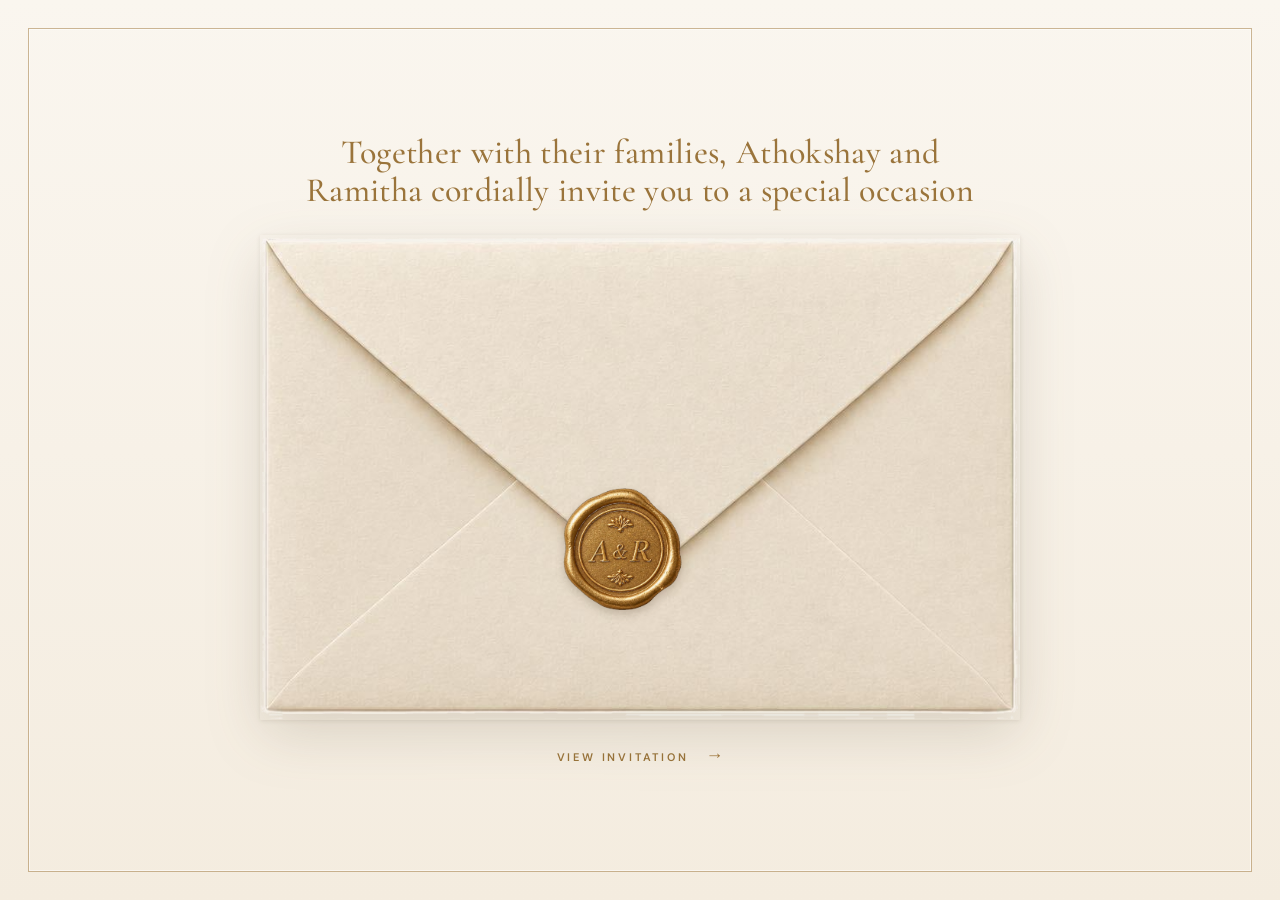
==== index.html @ dc036080 "Update index.html" ====
<!doctype html>
<html lang="en">
<head>
<meta charset="utf-8">
<meta name="viewport" content="width=device-width,initial-scale=1">
<meta name="theme-color" content="#702536">
<title>Athokshay & Ramitha — Engagement</title>
<style>
@import url('https://fonts.googleapis.com/css2?family=Cormorant+Garamond:wght@400;500;600;700&family=DM+Sans:wght@400;500;600&family=Great+Vibes&display=swap');
:root{--wine:#702536;--wine2:#8b394b;--gold:#b58b48;--cream:#f8f1e5;--paper:#fcf8ef;--ink:#574737;--muted:#8b7967;--line:#dfceb0}
*{box-sizing:border-box}
html{scroll-behavior:smooth}
body{margin:0;background:#eee5d8;color:var(--ink);font-family:"DM Sans",sans-serif}
button,a{font:inherit}
button{cursor:pointer}
.hidden{display:none!important}

/* OPENING */
.opening{height:100svh;min-height:620px;display:grid;place-items:center;padding:24px;background:
radial-gradient(circle at 50% 42%,#fffaf0 0,#f7eddd 52%,#e9dbc9 100%);overflow:hidden}
.opening-inner{width:min(100%,620px);text-align:center}
.kicker{font-family:"DM Sans";font-size:11px;letter-spacing:6px;color:var(--wine);font-weight:600;margin-bottom:30px}
.envelope{position:relative;width:min(88vw,510px);height:min(56vw,315px);min-height:210px;margin:auto;perspective:1400px;filter:drop-shadow(0 24px 30px rgba(67,45,28,.22));cursor:pointer}
.env-body{position:absolute;inset:0;border-radius:7px;background:linear-gradient(145deg,#dfc18a,#b48b4d);overflow:hidden}
.env-body:after{content:"";position:absolute;inset:12px;border:1px solid rgba(255,248,224,.6);border-radius:4px}
.insert{position:absolute;z-index:2;left:9%;right:9%;top:8%;bottom:8%;overflow:hidden;background:var(--paper);border:1px solid #d7bc85;box-shadow:0 4px 12px rgba(54,35,18,.14);transition:transform 1s cubic-bezier(.2,.75,.2,1)}
.insert img{display:block;width:100%;height:100%;object-fit:contain;object-position:top}
.back{position:absolute;z-index:3;inset:0;background:#c7a76d;clip-path:polygon(0 0,50% 54%,100% 0,100% 100%,0 100%)}
.flap{position:absolute;z-index:7;left:0;top:0;width:100%;height:70%;background:linear-gradient(160deg,#e1c793,#bc9659);clip-path:polygon(0 0,100% 0,50% 100%);transform-origin:50% 0;transition:transform 1s cubic-bezier(.18,.8,.2,1),z-index 0s linear .48s}
.front-l,.front-r{position:absolute;z-index:8;bottom:0;width:51%;height:61%;background:#caa970;transition:transform .65s ease .25s}
.front-l{left:0;clip-path:polygon(0 0,100% 100%,0 100%)}
.front-r{right:0;clip-path:polygon(100% 0,100% 100%,0 100%)}
.front-b{position:absolute;z-index:9;bottom:0;left:0;right:0;height:48%;background:#c8a76e;clip-path:polygon(0 0,50% 58%,100% 0,100% 100%,0 100%);transition:transform .65s ease .25s}
.seal{position:absolute;z-index:12;left:50%;top:53%;transform:translate(-50%,-50%);width:66px;height:66px;border-radius:50%;background:var(--wine);border:3px solid #dfc28b;color:#fff4df;display:grid;place-items:center;font:24px Georgia;box-shadow:0 7px 14px rgba(50,25,20,.2);transition:.45s}
.envelope.open .flap{transform:rotateX(180deg);z-index:1}
.envelope.open .front-l,.envelope.open .front-r,.envelope.open .front-b{transform:translateY(120%)}
.envelope.open .insert{transform:translateY(-14%)}
.envelope.open .seal{opacity:0;transform:translate(-50%,-50%) scale(.6)}
.open-label{margin-top:24px;color:var(--wine);font-size:10px;letter-spacing:3px;font-weight:600;text-decoration:none;cursor:pointer}
.open-label span{display:block;margin:0 0 5px;color:var(--gold);font-family:Georgia,serif;font-size:18px;line-height:1;font-weight:400;letter-spacing:0;text-decoration:none}

/* MAIN INVITATION */
.main{display:none}
.main.show{display:block;animation:none!important;transform:none!important;}
@keyframes rise{from{opacity:0;transform:translateY(25px)}to{opacity:1;transform:none}}
.invite-wrap{max-width:960px;margin:auto;padding:36px 18px 90px}
.invite-card{background:var(--paper);box-shadow:0 25px 70px rgba(73,48,31,.15);overflow:hidden}
.invite-card>img{width:100%;height:auto;display:block}

/* floating quick actions */
.quick{display:flex;gap:10px;justify-content:center;flex-wrap:wrap;padding:18px;background:rgba(252,248,239,.96);border-top:1px solid var(--line);border-bottom:1px solid var(--line);position:sticky;top:0;z-index:20;backdrop-filter:blur(12px)}
.quick a{text-decoration:none;color:var(--wine);border:1px solid #d5bf99;border-radius:999px;padding:10px 16px;font-size:11px;letter-spacing:1px;background:#fffdf8;transition:.2s}
.quick a:hover{transform:translateY(-1px);box-shadow:0 7px 16px rgba(70,40,20,.1)}

/* generic sections */
.section{margin-top:18px;background:var(--paper);padding:55px 28px;border:1px solid #e0cfb1;text-align:center}
.eyebrow{font-size:10px;letter-spacing:4px;color:var(--gold);font-weight:600}
.section h2{font-family:"Cormorant Garamond";font-size:38px;font-weight:500;color:var(--wine);margin:8px 0 10px}
.section p{color:var(--muted);font-size:15px;line-height:1.65;max-width:600px;margin:0 auto}

/* countdown */
.countdown{display:flex;justify-content:center;gap:12px;margin:30px auto 0;max-width:620px}
.unit{flex:1;min-width:65px;padding:18px 8px;border:1px solid var(--line);background:#fffdf8}
.num{font-family:"Cormorant Garamond";font-size:38px;color:var(--wine);line-height:1}
.unit-label{font-size:9px;letter-spacing:2px;color:var(--muted);margin-top:7px}

/* details */
.details-grid{display:grid;grid-template-columns:1fr 1fr;max-width:700px;margin:30px auto 0;border:1px solid var(--line)}
.detail{padding:27px 20px;background:#fffdf8}
.detail+.detail{border-left:1px solid var(--line)}
.detail-icon{font-size:24px;color:var(--gold);margin-bottom:9px}
.detail-title{font-size:10px;letter-spacing:3px;color:var(--gold);font-weight:600}
.detail-main{font-family:"Cormorant Garamond";font-size:25px;color:var(--wine);margin:6px 0;font-weight:600}
.detail-sub{font-size:13px;line-height:1.55;color:var(--muted)}
.actions{display:flex;justify-content:center;gap:10px;flex-wrap:wrap;margin-top:23px}
.btn{display:inline-flex;align-items:center;justify-content:center;text-decoration:none;border-radius:999px;padding:12px 19px;font-size:11px;letter-spacing:1.5px;transition:.2s}
.btn-primary{background:var(--wine);color:white}
.btn-secondary{border:1px solid #d4bc91;color:var(--wine);background:#fffdf8}
.btn:hover{transform:translateY(-1px)}

/* expectations */
.expect{display:grid;grid-template-columns:repeat(4,1fr);gap:12px;max-width:760px;margin:30px auto 0}
.expect-item{padding:22px 10px;background:#fffdf8;border:1px solid var(--line)}
.expect-icon{font-size:25px;color:var(--gold)}
.expect-name{font-family:"Cormorant Garamond";font-size:18px;color:var(--wine);margin-top:7px}
.expect-text{font-size:11px;color:var(--muted);margin-top:3px}

/* attire */
.attire-section{padding-bottom:48px}
.attire-detail{display:flex;align-items:center;justify-content:center;gap:13px;margin:25px auto 10px}
.attire-line{width:75px;height:1px;background:linear-gradient(90deg,transparent,#b58b48)}
.attire-line:last-child{background:linear-gradient(90deg,#b58b48,transparent)}
.attire-symbol{color:#b58b48;font-size:14px}
.attire-note{font-size:10px;letter-spacing:3px;color:#9a8875;text-transform:uppercase}

/* RSVP */
.rsvp{padding:58px 28px 65px;text-align:center;background:linear-gradient(180deg,#f6eddf,#fbf6eb);border-top:1px solid var(--line)}
.rsvp h2{font-family:"Cormorant Garamond";font-size:42px;color:var(--wine);font-weight:500;margin:8px 0}
.rsvp p{font-size:15px;color:var(--muted);margin:0 0 26px}
form{max-width:520px;margin:auto;text-align:left}
label{display:block;font-size:11px;letter-spacing:.5px;margin:14px 0 6px;color:#624f3d}
input,select,textarea{width:100%;padding:13px 14px;border:1px solid #d6c19b;background:#fffdf8;border-radius:6px;font:14px "DM Sans";color:var(--ink);outline:none}
textarea{min-height:90px;resize:vertical}
button.submit{width:100%;margin-top:20px;border:0;border-radius:999px;background:var(--wine);color:#fffaf0;padding:14px;letter-spacing:3px;font-size:11px}
.success{display:none;text-align:center;color:var(--wine);font-family:"Cormorant Garamond";font-size:20px;margin-top:17px}
footer{text-align:center;padding:25px;color:#927b65;font-family:"Cormorant Garamond";letter-spacing:2px;font-size:14px}

/* mobile */
@media(max-width:700px){
 .invite-wrap{padding:0 0 60px}
 .invite-card{box-shadow:none}
 .quick{justify-content:flex-start;overflow-x:auto;flex-wrap:nowrap;padding:12px 14px}
 .quick a{white-space:nowrap}
 .section{border-left:0;border-right:0;padding:45px 20px}
 .details-grid{grid-template-columns:1fr}
 .detail+.detail{border-left:0;border-top:1px solid var(--line)}
 .expect{grid-template-columns:1fr 1fr}
 .countdown{gap:7px}
 .num{font-size:32px}
}

/* MODERN EDITORIAL REFRESH */
:root{--wine:#641f32;--wine2:#823149;--gold:#9d7440;--cream:#f4efe7;--paper:#fffdf9;--ink:#262321;--muted:#716b65;--line:#ded7cd}
body{background:#e9e5df;color:var(--ink);font-family:"DM Sans",sans-serif;letter-spacing:0}
.opening{background:linear-gradient(135deg,#f7f4ef 0%,#ece5dc 52%,#e2d6ca 100%)}
.opening-inner{width:min(100%,680px)}
.kicker{margin-bottom:34px;font-size:10px;letter-spacing:5px;color:var(--wine)}
.envelope{filter:drop-shadow(0 30px 45px rgba(48,36,29,.18));transition:transform .35s ease}
.envelope:hover{transform:translateY(-5px)}
.env-body{background:linear-gradient(145deg,#d8c6aa,#aa8a61)}
.flap{background:linear-gradient(160deg,#e4d2b6,#b69a72)}
.back,.front-l,.front-r,.front-b{background:#c5aa83}
.seal{width:60px;height:60px;border:1px solid rgba(255,255,255,.48);background:var(--wine);box-shadow:0 8px 22px rgba(74,27,39,.25);font-size:18px}
.open-label{font-size:10px;letter-spacing:3px}
.open-label span{margin-top:9px;color:#7a726b}

.invite-wrap{max-width:1080px;padding:48px 24px 96px}
.invite-card{background:var(--paper);box-shadow:0 24px 80px rgba(47,39,33,.11)}
.quick{gap:4px;justify-content:center;padding:11px 16px;border-color:var(--line);background:rgba(255,253,249,.88);backdrop-filter:blur(20px) saturate(1.25)}
.quick a{border:0;border-radius:4px;padding:11px 17px;background:transparent;color:var(--ink);font-size:10px;font-weight:600;letter-spacing:1.4px}
.quick a:hover{background:#f0ebe4;box-shadow:none;transform:none;color:var(--wine)}

.section{margin:0;padding:76px clamp(24px,7vw,84px);border:0;border-bottom:1px solid var(--line);background:var(--paper)}
.eyebrow{font-size:10px;letter-spacing:3px;color:var(--gold)}
.section h2,.rsvp h2{margin:10px 0 14px;font-size:clamp(38px,5vw,56px);font-weight:500;line-height:1;letter-spacing:0;color:var(--wine)}
.section p,.rsvp p{color:var(--muted);font-size:14px;line-height:1.75}

.countdown{gap:0;margin-top:38px;border-block:1px solid var(--line)}
.unit{position:relative;padding:24px 12px;border:0;background:transparent}
.unit+.unit:before{content:"";position:absolute;top:24%;bottom:24%;left:0;width:1px;background:var(--line)}
.num{font-size:clamp(34px,5vw,50px);font-variant-numeric:tabular-nums;color:var(--ink)}
.unit-label{font-size:9px;letter-spacing:1.8px}

.details-grid{max-width:780px;margin-top:38px;border:0;border-block:1px solid var(--line)}
.detail{padding:36px 28px;background:transparent}
.detail+.detail{border-left:1px solid var(--line)}
.detail-icon{font-size:18px}
.detail-title{font-size:9px;letter-spacing:2.2px}
.detail-main{font-size:28px;font-weight:500;color:var(--ink)}
.btn{min-height:44px;border-radius:4px;padding:13px 20px;font-size:10px;font-weight:600;letter-spacing:1.2px}
.btn-primary{background:var(--wine)}
.btn-secondary{border-color:var(--line);background:transparent;color:var(--ink)}

.expect{gap:0;max-width:820px;margin-top:38px;border-block:1px solid var(--line)}
.expect-item{position:relative;padding:28px 12px;border:0;background:transparent}
.expect-item+.expect-item:before{content:"";position:absolute;top:22%;bottom:22%;left:0;width:1px;background:var(--line)}
.expect-icon{font-size:21px;filter:grayscale(.15)}
.expect-name{font-size:19px;color:var(--ink)}
.expect-text{font-size:10px}
.attire-note{letter-spacing:2px}

.rsvp{padding:78px clamp(24px,7vw,84px) 84px;border-top:0;background:#f2ede6}
form{max-width:560px}
label{margin-top:18px;font-size:10px;font-weight:600;letter-spacing:1px;text-transform:uppercase}
input,select,textarea{border:0;border-bottom:1px solid #c9c0b6;border-radius:0;padding:14px 2px;background:transparent;color:var(--ink)}
input:focus,select:focus,textarea:focus{border-color:var(--wine);box-shadow:0 1px 0 var(--wine)}
button.submit{min-height:48px;border-radius:4px;background:var(--wine);font-weight:600;transition:background .2s ease,transform .2s ease}
button.submit:hover{background:var(--wine2);transform:translateY(-1px)}
footer{padding:30px;background:#282321;color:#ddd1c1;font-family:"DM Sans";font-size:10px;font-weight:600;letter-spacing:2.4px}

.reveal{opacity:0;transform:translateY(24px);transition:opacity .75s ease,transform .75s cubic-bezier(.2,.75,.2,1)}
.reveal.is-visible{opacity:1;transform:none}
.envelope:focus-visible,.quick a:focus-visible,.btn:focus-visible,input:focus-visible,select:focus-visible,textarea:focus-visible,button:focus-visible{outline:2px solid var(--gold);outline-offset:3px}

/* MODERN OPENING COVER */
.opening{position:relative;min-height:680px;padding:clamp(28px,5vw,64px);background:radial-gradient(circle at 50% 46%,#762a41 0%,#641f32 48%,#421321 100%);transition:opacity .6s ease,transform .6s cubic-bezier(.2,.75,.2,1)}
.opening:before{content:"";position:absolute;inset:18px;border:1px solid rgba(212,181,128,.5);pointer-events:none}
.opening.is-leaving{opacity:0;transform:scale(1.015)}
.opening-inner{display:flex;flex-direction:column;align-items:center;justify-content:center;gap:30px;width:min(100%,720px);text-align:center}
.opening-invite{margin:0;color:#fffdf9;font-family:"Cormorant Garamond",serif;font-size:clamp(24px,3.2vw,34px);font-weight:400;line-height:1.1;letter-spacing:0;text-shadow:0 2px 14px rgba(30,8,15,.24)}
.opening-copy{max-width:620px}
.opening .kicker{margin:0 0 16px;font-size:9px;letter-spacing:3px;color:var(--wine)}
.opening-title{margin:0;color:var(--wine);font-family:"Cormorant Garamond",serif;font-size:clamp(42px,6vw,68px);font-weight:500;line-height:.92;letter-spacing:0}
.opening-title span{display:inline;margin:0 .08em;font-size:.58em;font-style:italic;font-weight:400;color:var(--gold)}
.opening-meta{margin:17px 0 0;color:var(--muted);font-size:9px;font-weight:500;letter-spacing:1.8px;text-transform:uppercase}
.envelope{display:block;width:min(82vw,510px);height:min(51vw,315px);min-height:210px;margin:0;overflow:visible;border:0;background:transparent;filter:drop-shadow(0 24px 38px rgba(30,8,15,.42));perspective:1400px;transition:transform .35s ease}
.envelope:hover{transform:translateY(-4px);box-shadow:none}
.env-body,.back,.flap,.front-l,.front-r,.front-b,.seal{display:block}
.env-body{border:1px solid var(--line);background:linear-gradient(145deg,#fffdf9 0%,#f3ede4 100%)}
.env-body:before{content:"";position:absolute;inset:0;opacity:.28;background:repeating-linear-gradient(112deg,transparent 0 5px,rgba(100,31,50,.025) 5px 6px);pointer-events:none}
.env-body:after{border-color:rgba(255,255,255,.72)}
.back{background:#eae2d8}
.flap{background:linear-gradient(165deg,#fffdf9 0%,#f7f2eb 62%,#e8ded2 100%);filter:drop-shadow(0 1px 0 #cfc3b5);transition:transform .5s cubic-bezier(.2,.75,.2,1),z-index 0s linear .24s}
.flap:after{content:"";position:absolute;inset:0;background:linear-gradient(155deg,rgba(255,255,255,.75),transparent 52%);clip-path:inherit;pointer-events:none}
.embossed-floral{position:absolute;z-index:2;left:3%;top:-10%;width:94%;height:116%;overflow:visible;color:#eee9e1;filter:drop-shadow(1.2px 1.2px 0 rgba(255,255,255,.98)) drop-shadow(-1px -1px 0 rgba(126,111,94,.3));opacity:.96}
.embossed-floral path{fill:none;stroke:currentColor;stroke-width:1.8;stroke-linecap:round;stroke-linejoin:round}
.embossed-floral .petal{fill:rgba(255,253,249,.16)}
.embossed-floral .vein{stroke-width:.75;opacity:.72}
.front-l,.front-r,.front-b{background:linear-gradient(155deg,#fffdf9,#eee6dc);filter:drop-shadow(0 -1px 0 #d1c5b8);transition:transform .48s cubic-bezier(.2,.75,.2,1) .2s}
.front-l{box-shadow:inset -8px 4px 18px rgba(67,61,59,.025)}
.front-r{box-shadow:inset 8px 4px 18px rgba(67,61,59,.025)}
.front-b{box-shadow:inset 0 9px 20px rgba(67,61,59,.035)}
.insert{left:9%;right:9%;top:8%;bottom:8%;z-index:2;border:1px solid #d3b77f;box-shadow:0 5px 18px rgba(73,48,31,.13);transform:none!important;transition:transform .65s cubic-bezier(.15,.8,.2,1) .32s,z-index 0s linear .26s}
.insert:after{display:none}
.insert img{object-position:center;transition:none}
.seal{display:grid;width:80px;height:78px;border:1px solid rgba(116,70,64,.38);border-radius:52% 48% 51% 49% / 48% 53% 47% 52%;background:radial-gradient(circle at 31% 24%,rgba(255,255,255,.58) 0 3%,rgba(255,255,255,.12) 15%,transparent 28%),radial-gradient(circle at 68% 76%,rgba(111,62,57,.2),transparent 38%),conic-gradient(from 22deg,#c28f87,#e2b8b0 19%,#c9948b 37%,#e8c3bc 55%,#bd877f 76%,#dbaaa2);color:#8b5d56;box-shadow:inset 3px 3px 5px rgba(255,239,235,.72),inset -4px -5px 7px rgba(101,55,50,.32),0 2px 1px #8f615a,0 8px 18px rgba(47,22,28,.34);transform:translate(-50%,-50%) rotate(-1.5deg);transition:opacity .24s ease,transform .24s ease}
.seal:before{content:"";position:absolute;inset:8px 9px 9px 8px;border:2px solid rgba(116,70,64,.5);border-radius:49% 51% 47% 53% / 52% 48% 52% 48%;box-shadow:inset 1.5px 1.5px 2px rgba(255,235,231,.68),inset -1px -1px 2px rgba(102,58,52,.24),1px 1px 0 rgba(255,230,225,.24)}
.seal:after{content:"";position:absolute;top:9px;left:14px;width:28px;height:11px;border-radius:50%;background:rgba(255,247,244,.3);transform:rotate(-27deg);filter:blur(1.8px)}
.tulip{position:relative;z-index:1;display:block;width:42px;height:54px;overflow:visible;color:#895c55;filter:drop-shadow(1.1px 1.1px 0 rgba(255,223,218,.5)) drop-shadow(-1px -1px 0 rgba(91,47,43,.32))}
.tulip path{fill:none;stroke:currentColor;stroke-width:1.55;stroke-linecap:round;stroke-linejoin:round}
.tulip .bud{fill:rgba(133,84,77,.06)}
.envelope.open{opacity:1;transform:none}
.envelope.open .seal{opacity:0;transform:translate(-50%,-50%) scale(.72)}
.envelope.open .flap{z-index:1;transform:rotateX(180deg)}
.envelope.open .front-l,.envelope.open .front-r,.envelope.open .front-b{transform:translateY(108%)}
.envelope.open .insert{z-index:6;transform:translateY(-38%) scale(1.02)!important}
.open-label{align-self:center;margin:0;padding:11px 0;border-bottom:1px solid #d4b580;color:#f5e7cf;font-size:10px;letter-spacing:2px}
.open-label span{display:inline;margin:0 0 0 12px;color:#d4b580;font-size:14px;letter-spacing:0}

@media(max-width:700px){
 .opening{min-height:560px;padding:22px}
 .envelope:hover{transform:none}
 .invite-wrap{padding:0 0 48px}
 .quick{justify-content:center;overflow:visible;padding:9px 6px}
 .quick a{flex:1;padding:11px 6px;text-align:center;letter-spacing:.7px}
 .section{padding:58px 22px}
 .details-grid{grid-template-columns:1fr}
 .detail+.detail{border-left:0;border-top:1px solid var(--line)}
 .expect{grid-template-columns:1fr 1fr}
 .expect-item:nth-child(3):before{display:none}
 .expect-item:nth-child(n+3){border-top:1px solid var(--line)}
 .countdown{gap:0}
 .unit{min-width:0;padding:21px 4px}
 .unit-label{font-size:7px;letter-spacing:1px}
 .rsvp{padding:60px 22px 68px}
 .opening{min-height:100svh;padding:58px 24px 34px}
 .opening:before{inset:10px}
 .opening-inner{gap:26px;width:100%}
 .opening-invite{font-size:42px}
 .opening-copy{order:1}
 .opening .kicker{margin-bottom:15px}
 .opening-title{font-size:50px;line-height:.9}
 .opening-title span{display:inline;margin:0 .08em;font-size:.62em}
 .opening-meta{margin-top:18px;font-size:9px;letter-spacing:1.4px}
 .envelope{order:2;width:min(84vw,420px);height:min(53vw,265px);min-height:205px;margin:auto}
 .open-label{order:3;align-self:center;margin:0;padding:10px 0}
 .envelope:hover{transform:none;box-shadow:none}
}

@media(prefers-reduced-motion:reduce){
 html{scroll-behavior:auto}
 *,*:before,*:after{animation-duration:.01ms!important;transition-duration:.01ms!important}
 .reveal{opacity:1;transform:none}
}

/* FLORAL STATIONERY SUITE - reverted
.main{background:#e9e2da}
.invite-wrap{max-width:760px;padding:28px 18px 80px}
.invite-card{background:#fffdf9;box-shadow:0 24px 70px rgba(58,43,37,.15)}
.invite-card>img:first-child{display:none}
.stationery-hero{position:relative;display:flex;min-height:720px;flex-direction:column;align-items:center;justify-content:center;overflow:hidden;padding:112px 48px 104px;background:linear-gradient(180deg,#fffefd 0%,#fbf7f2 100%);text-align:center}
.stationery-hero:before{content:"";position:absolute;inset:24px;border:1px solid #cdbda8;box-shadow:inset 0 0 0 5px #fffdf9,inset 0 0 0 6px rgba(205,189,168,.42);pointer-events:none}
.hero-botanical{position:absolute;z-index:1;width:290px;height:auto;color:#9b786c;overflow:visible}
.hero-botanical.top{top:8px;left:-38px;transform:rotate(-5deg)}
.hero-botanical.bottom{right:-42px;bottom:6px;transform:rotate(174deg)}
.hero-botanical .stem{fill:none;stroke:#789071;stroke-width:1.45;stroke-linecap:round;stroke-linejoin:round}
.hero-botanical .leaf{fill:#bcc8b2;stroke:#789071;stroke-width:1}
.hero-botanical .rose{fill:#ddb9b2;stroke:#a87972;stroke-width:1}
.hero-botanical .rose-inner{fill:none;stroke:#a87972;stroke-width:1.1;stroke-linecap:round}
.hero-copy{position:relative;z-index:2;max-width:560px}
.hero-overline{margin:0 0 28px;color:#8f7868;font-size:9px;font-weight:600;letter-spacing:4px;text-transform:uppercase}
.hero-name{margin:0;color:#805157;font-family:"Great Vibes",cursive;font-size:clamp(62px,10vw,94px);font-weight:400;line-height:.82;letter-spacing:0}
.hero-name span{display:block;margin:11px 0 9px;color:#a98759;font-family:"Cormorant Garamond",serif;font-size:22px;font-style:italic}
.hero-rule{display:flex;align-items:center;justify-content:center;gap:13px;margin:36px auto 30px;color:#a98759}
.hero-rule:before,.hero-rule:after{content:"";width:76px;height:1px;background:#cfbea6}
.hero-rule i{font-style:normal;font-size:13px}
.hero-date{margin:0;color:#564943;font-family:"Cormorant Garamond",serif;font-size:21px;font-weight:600;line-height:1.45;letter-spacing:.8px}
.hero-date span{display:block;margin-top:9px;color:#8b7668;font-family:"DM Sans",sans-serif;font-size:9px;font-weight:500;letter-spacing:2.4px;text-transform:uppercase}
.hero-venue{margin:34px 0 0;color:#8c5d60;font-family:"Great Vibes",cursive;font-size:32px;line-height:1.1}
.hero-address{margin:7px 0 0;color:#8b7668;font-size:9px;letter-spacing:1.7px;text-transform:uppercase}
.quick{position:sticky;top:0;gap:0;padding:0;background:rgba(255,253,249,.95);border-color:#dfd4c8;box-shadow:0 5px 18px rgba(65,48,42,.05)}
.quick a{flex:1;padding:17px 8px;border-radius:0;color:#6f5d53;font-size:9px;letter-spacing:1.5px}
.quick a+a{border-left:1px solid #e5dbd0}
.quick a:hover{background:#f7f0e9;color:#8c5d60}
.section{position:relative;margin:14px;padding:78px 42px;border:1px solid #d8cabc;background:#fffdf9;overflow:hidden}
.section:before,.rsvp:before{content:"";position:absolute;inset:8px;border:1px solid rgba(216,202,188,.55);pointer-events:none}
.section:after,.rsvp:after{content:"◆";position:absolute;top:21px;left:50%;padding:0 12px;background:inherit;color:#b99784;font-family:Georgia,serif;font-size:8px;transform:translateX(-50%) rotate(45deg)}
.section:after,.rsvp:after{display:none}
.eyebrow{color:#9c806d;font-size:8px;letter-spacing:3.4px}
.section h2,.rsvp h2{margin:13px 0 18px;color:#8c5d60;font-family:"Great Vibes",cursive;font-size:clamp(48px,8vw,64px);font-weight:400;line-height:1.05}
.section p,.rsvp p{max-width:500px;color:#817168;font-family:"Cormorant Garamond",serif;font-size:17px;line-height:1.65}
.details-grid{display:block;margin-top:42px;border:0}
.detail{position:relative;padding:29px 12px;background:transparent}
.detail+.detail{border:0;border-top:1px solid #ded2c6}
.detail-icon{display:none}
.detail-title{color:#a98759;font-size:8px;letter-spacing:3px}
.detail-main{margin:8px 0 4px;color:#5f4c45;font-family:"Cormorant Garamond",serif;font-size:27px;font-weight:500}
.detail-sub{color:#8e7b70;font-family:"Cormorant Garamond",serif;font-size:16px}
.actions{margin-top:24px}
.btn{border-radius:0;border:1px solid #cdbda8;background:#f7f1ea;color:#705c52;font-family:"DM Sans",sans-serif;font-size:9px;letter-spacing:1.5px}
.btn-primary{background:#96706a;border-color:#96706a;color:#fffaf5}
.countdown{gap:0;margin-top:38px;border-color:#ded2c6}
.num{color:#805157;font-family:"Cormorant Garamond",serif;font-size:45px;font-weight:400}
.unit-label{color:#9a8679;font-size:7px;letter-spacing:1.6px}
.expect{display:block;margin-top:40px;border:0}
.expect-item{position:relative;padding:23px 12px;border:0;border-top:1px solid #e1d6cb;background:transparent}
.expect-item:last-child{border-bottom:1px solid #e1d6cb}
.expect-item+.expect-item:before{display:none}
.expect-icon{display:none}
.expect-name{margin-top:0;color:#745a53;font-family:"Cormorant Garamond",serif;font-size:23px}
.expect-text{margin-top:4px;color:#9a8679;font-size:9px;letter-spacing:1.2px;text-transform:uppercase}
.attire-detail{margin-top:32px}
.attire-line{background:linear-gradient(90deg,transparent,#b99784)}
.attire-line:last-child{background:linear-gradient(90deg,#b99784,transparent)}
.attire-symbol{color:#a98759}
.attire-note{color:#907b6e;font-size:8px;letter-spacing:2.4px}
.rsvp{position:relative;margin:14px;padding:82px 50px 88px;border:1px solid #d8cabc;background:linear-gradient(180deg,#f7efeb 0%,#fffaf7 100%);overflow:hidden}
.rsvp>div:first-child{color:#b99784!important;font-size:14px!important}
.rsvp form{position:relative;z-index:1;max-width:500px;margin-top:38px}
.rsvp label{color:#765f56;font-family:"Cormorant Garamond",serif;font-size:13px;font-weight:500;letter-spacing:.4px;text-transform:none}
.rsvp input,.rsvp select,.rsvp textarea{padding:13px 11px;border:1px solid #d8c9c0;background:rgba(255,255,255,.55);font-family:"Cormorant Garamond",serif;font-size:16px}
.rsvp input:focus,.rsvp select:focus,.rsvp textarea:focus{border-color:#a9827b;box-shadow:0 0 0 2px rgba(169,130,123,.12)}
.rsvp button.submit{border-radius:0;background:#96706a;font-size:9px;letter-spacing:2px}
footer{margin-top:14px;background:#805157;color:#f5e9df;font-family:"Cormorant Garamond",serif;font-size:12px;font-weight:500;letter-spacing:2px}
@media(max-width:700px){
 .main{background:#fffdf9}
 .invite-wrap{padding:0 0 40px}
 .stationery-hero{min-height:680px;padding:104px 34px 96px}
 .stationery-hero:before{inset:14px}
 .hero-botanical{width:230px}
 .hero-botanical.top{left:-54px}
 .hero-botanical.bottom{right:-58px}
 .hero-name{font-size:67px}
 .quick{padding:0}
 .quick a{padding:16px 4px;font-size:8px}
 .section{margin:10px;padding:72px 27px}
 .section h2,.rsvp h2{font-size:51px}
 .detail+.detail{border-top:1px solid #ded2c6}
 .expect{display:block}
 .expect-item:nth-child(n+3){border-top:1px solid #e1d6cb}
 .rsvp{margin:10px;padding:76px 28px 82px}
}
*/

/* REFINED STATIONERY CONTENT */
.main{background:#e9e2da}
.invite-wrap{max-width:880px;padding:8px 20px 82px}
.invite-card{background:#fffdf9;box-shadow:0 24px 70px rgba(58,43,37,.15)}
.quick{position:sticky;top:0;gap:0;padding:0;background:rgba(255,253,249,.96);border-color:#dfd4c8;box-shadow:0 5px 18px rgba(65,48,42,.05)}
.quick a{flex:1;padding:17px 8px;border-radius:0;color:#6f5d53;font-size:9px;letter-spacing:1.5px}
.quick a+a{border-left:1px solid #e5dbd0}
.quick a:hover{background:#f7f0e9;color:#8c5d60}
.section{position:relative;margin:14px;padding:78px 48px;border:1px solid #d8cabc;background:#fffdf9;overflow:hidden}
.section,.rsvp{background-repeat:no-repeat,no-repeat;background-size:138px 138px,112px 112px;background-position:-17px -16px,calc(100% + 12px) calc(100% + 10px)}
.section{background-image:url("data:image/svg+xml,%3Csvg xmlns='http://www.w3.org/2000/svg' viewBox='0 0 160 160'%3E%3Cg stroke-linecap='round' stroke-linejoin='round'%3E%3Cpath d='M3 139C38 119 46 76 84 50C105 36 128 26 157 14M34 119C24 88 30 64 51 45M72 61C71 35 82 18 104 9' fill='none' stroke='%23859a7c' stroke-width='1.4'/%3E%3Cpath d='M30 112C10 107 1 95 3 77C23 81 33 93 30 112ZM45 92C64 82 80 83 92 96C74 108 58 106 45 92ZM70 62C54 52 48 38 54 23C71 31 77 44 70 62ZM101 34C117 23 132 23 144 34C129 47 114 47 101 34Z' fill='%23c4cfba' stroke='%23859a7c' stroke-width='1'/%3E%3Cpath d='M33 70C18 61 16 43 27 32C39 20 58 23 65 37C72 52 61 68 45 72C40 73 36 72 33 70Z' fill='%23e2bdb6' stroke='%23ad8279' stroke-width='1.1'/%3E%3Cpath d='M37 63C28 57 28 46 36 40C44 33 56 37 58 46C60 55 52 63 43 61C37 60 35 54 38 49C41 44 49 44 52 49' fill='none' stroke='%23ad8279' stroke-width='1.1'/%3E%3Cpath d='M83 48C72 40 72 27 81 19C91 10 106 13 111 24C116 35 108 48 95 50C90 51 86 50 83 48Z' fill='%23e8cac4' stroke='%23ad8279' stroke-width='1.1'/%3E%3Cpath d='M87 43C81 38 81 30 87 26C94 21 103 24 104 31C105 38 99 43 92 41' fill='none' stroke='%23ad8279' stroke-width='1'/%3E%3C/g%3E%3C/svg%3E"),url("data:image/svg+xml,%3Csvg xmlns='http://www.w3.org/2000/svg' viewBox='0 0 160 160'%3E%3Cg transform='translate(160 160) rotate(180)' stroke-linecap='round' stroke-linejoin='round'%3E%3Cpath d='M3 139C38 119 46 76 84 50C105 36 128 26 157 14M34 119C24 88 30 64 51 45M72 61C71 35 82 18 104 9' fill='none' stroke='%23859a7c' stroke-width='1.4'/%3E%3Cpath d='M30 112C10 107 1 95 3 77C23 81 33 93 30 112ZM45 92C64 82 80 83 92 96C74 108 58 106 45 92ZM70 62C54 52 48 38 54 23C71 31 77 44 70 62ZM101 34C117 23 132 23 144 34C129 47 114 47 101 34Z' fill='%23c4cfba' stroke='%23859a7c' stroke-width='1'/%3E%3Cpath d='M33 70C18 61 16 43 27 32C39 20 58 23 65 37C72 52 61 68 45 72C40 73 36 72 33 70Z' fill='%23e2bdb6' stroke='%23ad8279' stroke-width='1.1'/%3E%3Cpath d='M37 63C28 57 28 46 36 40C44 33 56 37 58 46C60 55 52 63 43 61C37 60 35 54 38 49C41 44 49 44 52 49' fill='none' stroke='%23ad8279' stroke-width='1.1'/%3E%3C/g%3E%3C/svg%3E")}
.section:before,.rsvp:before{content:"";position:absolute;inset:8px;border:1px solid rgba(216,202,188,.55);pointer-events:none}
.section:after,.rsvp:after{content:"◆";position:absolute;top:21px;left:50%;padding:0 12px;background:inherit;color:#b99784;font-family:Georgia,serif;font-size:8px;transform:translateX(-50%) rotate(45deg)}
.eyebrow{color:#9c806d;font-size:8px;letter-spacing:3.4px}
.section h2,.rsvp h2{margin:13px 0 18px;color:#8c5d60;font-family:"Great Vibes",cursive;font-size:clamp(48px,8vw,64px);font-weight:400;line-height:1.05}
.section p,.rsvp p{max-width:500px;color:#817168;font-family:"Cormorant Garamond",serif;font-size:17px;line-height:1.65}
.details-grid{display:block;margin-top:42px;border:0}
.detail{position:relative;padding:29px 12px;background:transparent}
.detail+.detail{border:0;border-top:1px solid #ded2c6}
.detail-icon{display:none}
.detail-title{color:#a98759;font-size:8px;letter-spacing:3px}
.detail-main{margin:8px 0 4px;color:#5f4c45;font-family:"Cormorant Garamond",serif;font-size:27px;font-weight:500}
.detail-sub{color:#8e7b70;font-family:"Cormorant Garamond",serif;font-size:16px}
.actions{margin-top:24px}
.btn{border-radius:0;border:1px solid #cdbda8;background:#f7f1ea;color:#705c52;font-family:"DM Sans",sans-serif;font-size:9px;letter-spacing:1.5px}
.btn-primary{background:#96706a;border-color:#96706a;color:#fffaf5}
.countdown{gap:0;margin-top:38px;border-color:#ded2c6}
.num{color:#805157;font-family:"Cormorant Garamond",serif;font-size:45px;font-weight:400}
.unit-label{color:#9a8679;font-size:7px;letter-spacing:1.6px}
.expect{display:block;margin-top:40px;border:0}
.expect-item{position:relative;padding:23px 12px;border:0;border-top:1px solid #e1d6cb;background:transparent}
.expect-item:last-child{border-bottom:1px solid #e1d6cb}
.expect-item+.expect-item:before{display:none}
.expect-icon{display:none}
.expect-name{margin-top:0;color:#745a53;font-family:"Cormorant Garamond",serif;font-size:23px}
.expect-text{margin-top:4px;color:#9a8679;font-size:9px;letter-spacing:1.2px;text-transform:uppercase}
.attire-detail{margin-top:32px}
.attire-line{background:linear-gradient(90deg,transparent,#b99784)}
.attire-line:last-child{background:linear-gradient(90deg,#b99784,transparent)}
.attire-symbol{color:#a98759}
.attire-note{color:#907b6e;font-size:8px;letter-spacing:2.4px}
.rsvp{position:relative;margin:14px;padding:82px 50px 88px;border:1px solid #d8cabc;background-color:#f9f1ed;background-image:url("data:image/svg+xml,%3Csvg xmlns='http://www.w3.org/2000/svg' viewBox='0 0 160 160'%3E%3Cg stroke-linecap='round' stroke-linejoin='round'%3E%3Cpath d='M3 139C38 119 46 76 84 50C105 36 128 26 157 14M34 119C24 88 30 64 51 45M72 61C71 35 82 18 104 9' fill='none' stroke='%23859a7c' stroke-width='1.4'/%3E%3Cpath d='M30 112C10 107 1 95 3 77C23 81 33 93 30 112ZM45 92C64 82 80 83 92 96C74 108 58 106 45 92ZM70 62C54 52 48 38 54 23C71 31 77 44 70 62ZM101 34C117 23 132 23 144 34C129 47 114 47 101 34Z' fill='%23c4cfba' stroke='%23859a7c' stroke-width='1'/%3E%3Cpath d='M33 70C18 61 16 43 27 32C39 20 58 23 65 37C72 52 61 68 45 72C40 73 36 72 33 70Z' fill='%23e2bdb6' stroke='%23ad8279' stroke-width='1.1'/%3E%3Cpath d='M37 63C28 57 28 46 36 40C44 33 56 37 58 46C60 55 52 63 43 61C37 60 35 54 38 49C41 44 49 44 52 49' fill='none' stroke='%23ad8279' stroke-width='1.1'/%3E%3C/g%3E%3C/svg%3E"),url("data:image/svg+xml,%3Csvg xmlns='http://www.w3.org/2000/svg' viewBox='0 0 160 160'%3E%3Cg transform='translate(160 160) rotate(180)' stroke-linecap='round' stroke-linejoin='round'%3E%3Cpath d='M3 139C38 119 46 76 84 50C105 36 128 26 157 14' fill='none' stroke='%23859a7c' stroke-width='1.4'/%3E%3Cpath d='M30 112C10 107 1 95 3 77C23 81 33 93 30 112ZM45 92C64 82 80 83 92 96C74 108 58 106 45 92Z' fill='%23c4cfba' stroke='%23859a7c' stroke-width='1'/%3E%3Cpath d='M33 70C18 61 16 43 27 32C39 20 58 23 65 37C72 52 61 68 45 72C40 73 36 72 33 70Z' fill='%23e2bdb6' stroke='%23ad8279' stroke-width='1.1'/%3E%3C/g%3E%3C/svg%3E");overflow:hidden}
.rsvp>div:first-child{color:#b99784!important;font-size:14px!important}
.rsvp form{position:relative;z-index:1;max-width:500px;margin-top:38px}
.rsvp label{color:#765f56;font-family:"Cormorant Garamond",serif;font-size:13px;font-weight:500;letter-spacing:.4px;text-transform:none}
.rsvp input,.rsvp select,.rsvp textarea{padding:13px 11px;border:1px solid #d8c9c0;background:rgba(255,255,255,.55);font-family:"Cormorant Garamond",serif;font-size:16px}
.rsvp input:focus,.rsvp select:focus,.rsvp textarea:focus{border-color:#a9827b;box-shadow:0 0 0 2px rgba(169,130,123,.12)}
.rsvp button.submit{border-radius:0;background:#96706a;font-size:9px;letter-spacing:2px}
footer{margin-top:14px;background:#805157;color:#f5e9df;font-family:"Cormorant Garamond",serif;font-size:12px;font-weight:500;letter-spacing:2px}
@media(max-width:700px){
 .main{background:#fffdf9}
 .invite-wrap{padding:0 0 40px}
 .quick{padding:0}
 .quick a{padding:16px 4px;font-size:8px}
 .section{margin:10px;padding:72px 27px}
 .section,.rsvp{background-size:112px 112px,88px 88px;background-position:-20px -15px,calc(100% + 10px) calc(100% + 7px)}
 .section h2,.rsvp h2{font-size:51px}
 .detail+.detail{border-top:1px solid #ded2c6}
 .expect{display:block}
 .expect-item:nth-child(n+3){border-top:1px solid #e1d6cb}
 .rsvp{margin:10px;padding:76px 28px 82px}
}
.section:after,.rsvp:after{display:none!important}
:root{--invitation-floral:url("data:image/svg+xml,%3Csvg xmlns='http://www.w3.org/2000/svg' viewBox='0 0 160 160'%3E%3Cg stroke='%239d7440' stroke-linecap='round' stroke-linejoin='round'%3E%3Cpath d='M0 151C31 130 43 95 68 65C88 40 117 23 158 8M18 137C13 111 20 90 39 75M52 84C45 60 51 41 70 27M86 49C102 51 115 61 124 78M112 27C126 30 137 39 143 52' fill='none' stroke-width='1.25'/%3E%3Cpath d='M17 133C2 127-4 116 0 102C16 107 23 117 17 133ZM31 112C46 102 60 102 72 113C58 125 44 124 31 112ZM50 85C35 77 29 65 33 51C49 58 56 69 50 85ZM67 66C82 56 96 56 108 67C94 79 80 78 67 66ZM88 46C76 36 72 24 78 12C92 21 96 32 88 46ZM115 28C129 18 143 19 153 30C139 41 126 40 115 28Z' fill='%23eee1c5' stroke-width='.9'/%3E%3Cg transform='translate(39 73)' fill='%23fff8e8' stroke-width='1'%3E%3Cellipse rx='7' ry='15' transform='rotate(0) translate(0 -8)'/%3E%3Cellipse rx='7' ry='15' transform='rotate(72) translate(0 -8)'/%3E%3Cellipse rx='7' ry='15' transform='rotate(144) translate(0 -8)'/%3E%3Cellipse rx='7' ry='15' transform='rotate(216) translate(0 -8)'/%3E%3Cellipse rx='7' ry='15' transform='rotate(288) translate(0 -8)'/%3E%3Ccircle r='5' fill='%23d7b878'/%3E%3C/g%3E%3Cg transform='translate(92 36) scale(.72)' fill='%23fff8e8' stroke-width='1.2'%3E%3Cellipse rx='7' ry='15' transform='rotate(0) translate(0 -8)'/%3E%3Cellipse rx='7' ry='15' transform='rotate(72) translate(0 -8)'/%3E%3Cellipse rx='7' ry='15' transform='rotate(144) translate(0 -8)'/%3E%3Cellipse rx='7' ry='15' transform='rotate(216) translate(0 -8)'/%3E%3Cellipse rx='7' ry='15' transform='rotate(288) translate(0 -8)'/%3E%3Ccircle r='5' fill='%23d7b878'/%3E%3C/g%3E%3C/g%3E%3C/svg%3E");--invitation-floral-mirror:url("data:image/svg+xml,%3Csvg xmlns='http://www.w3.org/2000/svg' viewBox='0 0 160 160'%3E%3Cg transform='translate(160 160) rotate(180)' stroke='%239d7440' stroke-linecap='round' stroke-linejoin='round'%3E%3Cpath d='M0 151C31 130 43 95 68 65C88 40 117 23 158 8M18 137C13 111 20 90 39 75M52 84C45 60 51 41 70 27M86 49C102 51 115 61 124 78' fill='none' stroke-width='1.25'/%3E%3Cpath d='M17 133C2 127-4 116 0 102C16 107 23 117 17 133ZM31 112C46 102 60 102 72 113C58 125 44 124 31 112ZM50 85C35 77 29 65 33 51C49 58 56 69 50 85ZM67 66C82 56 96 56 108 67C94 79 80 78 67 66Z' fill='%23eee1c5' stroke-width='.9'/%3E%3Cg transform='translate(39 73)' fill='%23fff8e8' stroke-width='1'%3E%3Cellipse rx='7' ry='15' transform='rotate(0) translate(0 -8)'/%3E%3Cellipse rx='7' ry='15' transform='rotate(72) translate(0 -8)'/%3E%3Cellipse rx='7' ry='15' transform='rotate(144) translate(0 -8)'/%3E%3Cellipse rx='7' ry='15' transform='rotate(216) translate(0 -8)'/%3E%3Cellipse rx='7' ry='15' transform='rotate(288) translate(0 -8)'/%3E%3Ccircle r='5' fill='%23d7b878'/%3E%3C/g%3E%3C/g%3E%3C/svg%3E")}
.section,.rsvp{background-color:#fffaf0;background-image:var(--invitation-floral),var(--invitation-floral-mirror);border-color:#d8c19b}
.section:before,.rsvp:before{border-color:rgba(157,116,64,.32)}
.section h2,.rsvp h2{color:#702536}
.eyebrow,.detail-title{color:#9d7440}
.section p,.rsvp p,.detail-sub,.expect-text{color:#806d5a}
.detail-main,.expect-name{color:#574737}
.detail+.detail,.expect-item,.expect-item:last-child{border-color:#ddcba8}
.btn-primary,.rsvp button.submit{background:#702536;border-color:#702536;color:#fffaf0}
.btn-secondary{background:#fffaf0;border-color:#d1b785;color:#702536}
.num{color:#702536}
.rsvp input,.rsvp select,.rsvp textarea{border-color:#d6c19b;background:rgba(255,253,248,.72)}
.rsvp input:focus,.rsvp select:focus,.rsvp textarea:focus{border-color:#9d7440;box-shadow:0 0 0 2px rgba(157,116,64,.12)}
footer{background:#702536;color:#f6ead3}
.section,.rsvp{background-image:none}
.art-floral-crop{position:absolute;z-index:0;top:0;left:0;width:130px;height:130px;overflow:hidden;pointer-events:none;mix-blend-mode:multiply;opacity:.9}
.art-floral-crop.bottom{top:auto;right:0;bottom:0;left:auto;transform:rotate(180deg)}
.art-floral-crop img{position:absolute;top:0;left:0;display:block;width:470px!important;max-width:none!important;height:auto!important}
.section>:not(.art-floral-crop),.rsvp>:not(.art-floral-crop){position:relative;z-index:1}
@media(max-width:700px){
 .art-floral-crop{width:100px;height:100px}
 .art-floral-crop img{width:405px!important}
}
.section,.rsvp{background-color:#f0e5cf}
.art-floral-crop{mix-blend-mode:normal;opacity:1;-webkit-mask-image:linear-gradient(135deg,#000 0 48%,rgba(0,0,0,.72) 66%,transparent 100%);mask-image:linear-gradient(135deg,#000 0 48%,rgba(0,0,0,.72) 66%,transparent 100%)}
.art-floral-crop{width:112px;height:112px;-webkit-mask-image:none;mask-image:none}
.art-floral-crop img{width:100%!important;height:100%!important;object-fit:contain}
@media(max-width:700px){.art-floral-crop{width:96px;height:96px}.art-floral-crop img{width:100%!important}}

/* CONTINUOUS INVITATION FLOW */
.invite-card{overflow:hidden}
.section,.rsvp{margin:0;border:0;border-bottom:1px solid rgba(112,37,54,.13);padding-block:88px}
.section:before,.rsvp:before{display:none}
.section,.rsvp{background-color:#f7f3ed}
#details{background-color:#f7f3ed}
#count{background-color:#e7dcc7}
.section:nth-of-type(3){background-color:#f1e9dc}
.attire-section{background-color:#d8cbb7}
.rsvp{background-color:#eee5d7}
.section h2,.rsvp h2,.num{color:#702536}
.section .eyebrow,.rsvp .eyebrow,.unit-label{color:#9d7440}
.section p,.rsvp p{color:#806d5a}
.countdown{border-color:#d4bf99}
.unit+.unit:before{background:#d4bf99}
#count h2{color:#6f3a43}
#count .num{color:#4f4239}
#count .eyebrow,#count .unit-label{color:#8e734b}
#count .countdown{border-color:#bda985}
#count .unit+.unit:before{background:#cbb895}
.section:nth-of-type(3) h2,.section:nth-of-type(3) .expect-name{color:#5d4a45}
.section:nth-of-type(3) .eyebrow{color:#8e734b}
.attire-section h2{color:#6f3a43}
.attire-section .attire-note,.attire-section .attire-symbol{color:#9d7440}
.attire-section .attire-line{background:linear-gradient(90deg,transparent,#9d7440)}
.attire-section .attire-line:last-child{background:linear-gradient(90deg,#9d7440,transparent)}
.rsvp input,.rsvp select,.rsvp textarea{background:#fffaf0}
footer{margin-top:0}
.art-floral-crop{display:none!important}
.section,.rsvp{background-image:none!important}
.section{padding-inline:clamp(30px,9vw,74px)}
.section+.section,.section+.rsvp{border-top:0}
.section:before,.rsvp:before{display:block;content:"";position:absolute;top:0;right:14%;bottom:auto;left:14%;height:1px;border:0;background:linear-gradient(90deg,transparent,rgba(112,37,54,.24),transparent)}
#details:before{display:none}
.quick{border-bottom:1px solid #d4bf99;box-shadow:none}
@media(max-width:700px){
 .section,.rsvp{margin:0;padding-block:82px}
}

/* MODERN ANTIQUE EDITORIAL REFINEMENT */
.invite-card{counter-reset:invite-section}
.section,.rsvp{counter-increment:invite-section;background-image:linear-gradient(rgba(255,255,255,.08),rgba(255,255,255,0)),repeating-linear-gradient(92deg,rgba(81,61,43,.018) 0 1px,transparent 1px 5px)!important}
.section{padding-top:104px;padding-bottom:100px}
.section:after,.rsvp:after{display:block!important;content:"0" counter(invite-section);position:absolute;top:38px;left:50%;padding:0;background:transparent;color:#9a8055;font-family:"Cormorant Garamond",serif;font-size:12px;font-weight:600;letter-spacing:2px;transform:translateX(-50%)}
.section h2,.rsvp h2{max-width:620px;margin:10px auto 18px;font-family:"Cormorant Garamond",serif;font-size:clamp(42px,7vw,58px);font-style:italic;font-weight:500;line-height:1.02}
.eyebrow{font-size:8px;letter-spacing:4px}
.section p,.rsvp p{max-width:520px;font-size:16px;line-height:1.75}
.details-grid{max-width:620px;margin-top:45px}
.detail{padding-block:31px}
.detail-main{font-size:29px}
.countdown{max-width:590px;margin-top:44px}
.num{font-size:43px}
.expect{max-width:590px}
.expect-item{display:grid;grid-template-columns:1fr auto;align-items:baseline;padding:21px 4px;text-align:left}
.expect-name{font-size:22px}
.expect-text{margin:0;text-align:right}
.rsvp{padding-top:104px}
.rsvp form{margin-top:44px}
.rsvp>div:first-of-type{display:none}
.quick a{font-family:"Cormorant Garamond",serif;font-size:11px;font-weight:600;letter-spacing:2px}
@media(max-width:700px){
 .section,.rsvp{padding-top:94px;padding-bottom:90px}
 .section:after,.rsvp:after{top:32px}
 .section h2,.rsvp h2{font-size:44px;line-height:1.04}
 .expect-item{grid-template-columns:1fr;gap:5px;text-align:center}
 .expect-text{text-align:center}
}

/* IVORY AND SAGE BOTANICAL CHAPTERS */
.section,.rsvp,#details,#count,.section:nth-of-type(3),.attire-section{background-color:#f7f3ed}
.section,.rsvp{isolation:isolate}
.section>:not(.section-botanical),.rsvp>:not(.section-botanical){position:relative;z-index:2}
.section-botanical{position:absolute;z-index:1;pointer-events:none;opacity:.58}
.section-botanical svg{display:block;width:100%;height:100%;overflow:visible}
.section-botanical .stem{fill:none;stroke:#9b8255;stroke-width:1.15;stroke-linecap:round;stroke-linejoin:round}
.section-botanical .leaf{fill:#6f745f;stroke:#555d4d;stroke-width:.7}
.section-botanical .petal{fill:#f8efd9;stroke:#b79a62;stroke-width:.7}
.section-botanical .center{fill:#c3a15f;stroke:#927443;stroke-width:.55}
.section-botanical .detail{fill:none;stroke:#b79a62;stroke-width:.55;stroke-linecap:round}
.section-botanical use{fill:#f8efd9;stroke:#b79a62;color:#f8efd9}
.section-botanical circle.petal{fill:#f8efd9!important;stroke:#b79a62!important}
.section-botanical circle.center{fill:#c3a15f!important;stroke:#927443!important}
.section-botanical use[href="#rosette"]{filter:drop-shadow(0 1px 0 rgba(146,116,67,.18))}
.section-botanical.corner{top:-24px;left:-34px;width:126px;height:126px}
.section-botanical.corner.mirror{top:auto;right:-34px;bottom:-24px;left:auto;transform:rotate(180deg)}
.section-botanical.garland{top:58px;left:50%;width:165px;height:48px;transform:translateX(-50%)}
.section-botanical.side{top:50%;left:-48px;width:92px;height:178px;transform:translateY(-50%) rotate(-8deg)}
.section-botanical.side.mirror{right:-48px;left:auto;transform:translateY(-50%) scaleX(-1) rotate(-8deg)}
.section-botanical.sprig{right:-8px;bottom:10px;width:120px;height:96px;transform:rotate(-8deg)}
.section-botanical.arch{top:45px;left:50%;width:175px;height:74px;transform:translateX(-50%)}
#count h2,#count .num,.attire-section h2{color:#6f3a43}
#count .eyebrow,#count .unit-label,.attire-section .eyebrow{color:#8e734b}
#count .countdown{border-color:#c6b797}
#count .unit+.unit:before{background:#d2c5aa}
.section:before,.rsvp:before{background:linear-gradient(90deg,transparent,rgba(155,130,85,.34),transparent)}
@media(max-width:700px){
 .section-botanical{opacity:.52}
 .section-botanical.corner{width:94px;height:94px}
 .section-botanical.garland{top:52px;width:145px;height:43px}
 .section-botanical.side{left:-38px;width:76px;height:150px}
 .section-botanical.side.mirror{right:-38px;left:auto}
 .section-botanical.sprig{right:-14px;width:102px;height:82px}
 .section-botanical.arch{top:42px;width:150px;height:64px}
}

/* ================= FINAL FLORAL ART DIRECTION =================
   Inspired by the invitation artwork embedded in this file:
   warm ivory paper + antique gold linework + muted sage foliage + ivory blooms.
*/
:root{
  --paper:#fbf5e8;
  --paper2:#f5ecd8;
  --ivory:#fffaf0;
  --gold:#a77a35;
  --gold-soft:#c7a66a;
  --gold-pale:#dfcba4;
  --sage:#78836b;
  --sage-light:#aeb69b;
  --brown:#67513b;
  --wine:#7a2431;
  --wine-deep:#651c28;
  --line:#d8c29a;
}

body{
  background:#e5dccb;
  color:var(--brown);
}

/* Cover: make it feel like the physical invitation rather than a generic burgundy screen. */
.opening{
  background:
    radial-gradient(circle at 50% 42%,rgba(255,252,243,.98),rgba(246,236,215,.96) 54%,rgba(222,207,178,.98) 100%);
}
.opening:before{
  inset:20px;
  border:1px solid rgba(167,122,53,.58);
}
.opening-invite{
  color:var(--gold)!important;
  text-shadow:none;
}
.opening-title,.opening .kicker{color:var(--wine)!important}
.opening-meta{color:#7b6953}

.envelope{filter:drop-shadow(0 24px 38px rgba(73,54,33,.22))}
.env-body{
  background:linear-gradient(145deg,#fffdf7,#efe3ca)!important;
  border-color:#c5a56d!important;
}
.back{background:#e8dcc4!important}
.flap{background:linear-gradient(165deg,#fffdf7,#f0e4cd)!important;filter:drop-shadow(0 1px 0 #c6ae83)!important}
.front-l,.front-r,.front-b{background:linear-gradient(155deg,#fffdf7,#eee1c8)!important;filter:drop-shadow(0 -1px 0 #c6ae83)!important}
.seal{
  background:radial-gradient(circle at 35% 28%,#ead1b0,#b58a49 58%,#8c612c)!important;
  color:#fff7e7!important;
  border-color:rgba(122,86,38,.55)!important;
}
.embossed-floral{color:#b28a4f!important;opacity:.42!important}
.tulip{color:#8d6331!important}
.open-label{color:var(--gold)!important;border-color:var(--gold-soft)!important}
.open-label span{color:var(--wine)!important}

/* Main invitation */
.main{background:#e5dccb!important}
.invite-wrap{max-width:980px!important;padding:28px 18px 76px!important}
.invite-card{
  background:var(--paper)!important;
  box-shadow:0 26px 80px rgba(77,56,31,.16)!important;
}
.invite-card>img:first-child{
  display:block;
  width:100%;
  border-bottom:1px solid var(--gold-pale);
}

.quick{
  background:rgba(251,245,232,.94)!important;
  border-color:var(--gold-pale)!important;
  box-shadow:0 7px 24px rgba(79,56,28,.08)!important;
}
.quick a{color:var(--brown)!important}
.quick a:hover{background:#f0e5cf!important;color:var(--wine)!important}

.section,.rsvp{
  position:relative;
  isolation:isolate;
  overflow:hidden;
  margin:0!important;
  padding:92px clamp(24px,8vw,88px)!important;
  background-color:var(--paper)!important;
  border-bottom:1px solid rgba(167,122,53,.22)!important;
}
.section:nth-of-type(2){background:#f3ead8!important}
.section:nth-of-type(3){background:#faf4e7!important}
.attire-section{background:#eee5d2!important}
.rsvp{background:#f4e9dd!important}

/* A fine antique frame, echoing the border in the reference invitation. */
.section:after,.rsvp:after{
  display:block!important;
  content:"✦"!important;
  top:24px!important;
  color:var(--gold)!important;
  font-size:12px!important;
  transform:translateX(-50%)!important;
}
.section:before,.rsvp:before{
  display:block!important;
  content:""!important;
  position:absolute!important;
  top:0!important;left:12%!important;right:12%!important;
  height:1px!important;
  border:0!important;
  background:linear-gradient(90deg,transparent,var(--gold-soft),transparent)!important;
}

.section h2,.rsvp h2{
  color:var(--wine)!important;
  font-family:"Cormorant Garamond",serif!important;
  font-style:italic!important;
  font-weight:500!important;
  font-size:clamp(42px,6vw,58px)!important;
  letter-spacing:-.02em!important;
}
.eyebrow,.detail-title,.unit-label{color:var(--gold)!important}
.section p,.rsvp p,.detail-sub,.expect-text{color:#796b59!important}
.detail-main,.expect-name{color:#594735!important}

/* Replace the generic icon treatment with delicate Indian stationery-style marks. */
.detail-icon,.expect-icon{display:grid!important;place-items:center;width:32px;height:32px;margin:0 auto 8px;color:var(--gold)!important;font-size:14px!important}
.detail-icon{border:1px solid var(--gold-soft);border-radius:50%}
.expect-icon{font-size:18px!important;width:auto;height:auto;margin-bottom:5px}

.details-grid{max-width:720px!important;border-top:1px solid var(--gold-pale)!important;border-bottom:1px solid var(--gold-pale)!important}
.detail{background:transparent!important;padding:34px 24px!important}
.detail+.detail{border-left:1px solid var(--gold-pale)!important}
.detail-main{font-size:28px!important}

.actions{gap:12px!important}
.btn{border-radius:999px!important}
.btn-primary,.rsvp button.submit{background:var(--wine)!important;border-color:var(--wine)!important}
.btn-secondary{background:rgba(255,250,240,.7)!important;border-color:var(--gold-soft)!important;color:var(--brown)!important}

.countdown{max-width:650px!important;border-color:var(--gold-soft)!important}
.unit+.unit:before{background:var(--gold-pale)!important}
.num{color:var(--wine)!important;font-family:"Cormorant Garamond",serif!important}

/* Expectations: clean editorial rows instead of emoji cards. */
.expect{max-width:650px!important;margin-top:38px!important;border-top:1px solid var(--gold-pale)!important;border-bottom:1px solid var(--gold-pale)!important}
.expect-item{display:grid!important;grid-template-columns:42px 1fr auto!important;align-items:center!important;gap:14px!important;padding:19px 6px!important;text-align:left!important}
.expect-item+.expect-item{border-top:1px solid rgba(167,122,53,.16)!important}
.expect-item:before{display:none!important}
.expect-name{font-family:"Cormorant Garamond",serif!important;font-size:22px!important}
.expect-text{text-align:right!important;font-size:9px!important;letter-spacing:1.2px!important;text-transform:uppercase}

/* Dress code */
.attire-section h2{color:var(--wine)!important}
.attire-detail{margin-top:30px!important}
.attire-line{background:linear-gradient(90deg,transparent,var(--gold))!important}
.attire-line:last-child{background:linear-gradient(90deg,var(--gold),transparent)!important}
.attire-symbol,.attire-note{color:var(--gold)!important}

/* RSVP */
.rsvp form{max-width:540px!important}
.rsvp input,.rsvp select,.rsvp textarea{
  background:rgba(255,250,240,.76)!important;
  border:1px solid #d7c4a2!important;
  border-radius:4px!important;
  color:var(--brown)!important;
}
.rsvp input:focus,.rsvp select:focus,.rsvp textarea:focus{border-color:var(--gold)!important;box-shadow:0 0 0 2px rgba(167,122,53,.12)!important}
.rsvp label{color:#695742!important}
.success{color:var(--wine)!important}
footer{background:var(--wine)!important;color:#f8ead2!important}

/* Floral overlays: hand-drawn gold vine + sage leaves + ivory daisy-like blooms. */
.section-botanical{opacity:.82!important}
.section-botanical .stem{stroke:#a77a35!important;stroke-width:1.25!important}
.section-botanical .leaf{fill:#879477!important;stroke:#63705c!important}
.section-botanical .petal{fill:#fff8e9!important;stroke:#b18a4f!important}
.section-botanical .center{fill:#c6a05b!important;stroke:#98723c!important}
.section-botanical .detail{stroke:#b18a4f!important}
.section-botanical.corner{top:-10px!important;left:-8px!important;width:160px!important;height:160px!important}
.section-botanical.corner.mirror{right:-8px!important;bottom:-10px!important}
.section-botanical.garland{top:48px!important;width:210px!important;height:58px!important}
.section-botanical.side{left:-22px!important;width:110px!important;height:210px!important}
.section-botanical.side.mirror{right:-22px!important}
.section-botanical.sprig{right:-8px!important;bottom:-2px!important;width:150px!important;height:120px!important}
.section-botanical.arch{top:40px!important;width:205px!important;height:86px!important}

@media(max-width:700px){
  .invite-wrap{padding:0 0 42px!important}
  .section,.rsvp{padding:82px 24px!important}
  .section-botanical.corner{width:112px!important;height:112px!important}
  .section-botanical.garland{width:160px!important;height:48px!important}
  .section-botanical.side{width:80px!important;height:160px!important}
  .section-botanical.sprig{width:110px!important;height:88px!important}
  .section-botanical.arch{width:155px!important;height:66px!important}
  .expect-item{grid-template-columns:34px 1fr!important}
  .expect-text{grid-column:2;text-align:left!important}
  .detail+.detail{border-left:0!important;border-top:1px solid var(--gold-pale)!important}
}



/* ================= CLEAN CONTINUOUS ART DIRECTION =================
   Keep the visual language from the invitation image: warm ivory paper,
   antique-gold rules/ornaments, burgundy typography, and generous whitespace.
   No standalone floral illustrations after the cover.
*/
:root{
  --paper:#fbf5e8;
  --paper-warm:#f7efde;
  --paper-deep:#efe2c8;
  --gold:#a77a35;
  --gold-soft:#d4bd8b;
  --gold-faint:rgba(167,122,53,.22);
  --wine:#741f2d;
  --wine-deep:#5f1825;
  --ink:#5b4938;
  --muted:#7c6b58;
}

body{background:#e7dece;color:var(--ink)}
.main{background:#e7dece!important}
.invite-wrap{max-width:920px!important;padding:28px 18px 78px!important}
.invite-card{background:var(--paper)!important;box-shadow:0 26px 80px rgba(67,50,30,.14)!important}

/* Navigation should feel like a ribbon connecting the invitation pages. */
.quick{
  background:rgba(251,245,232,.96)!important;
  border-top:1px solid var(--gold-faint)!important;
  border-bottom:1px solid var(--gold-faint)!important;
  box-shadow:0 6px 18px rgba(75,53,28,.05)!important;
  justify-content:stretch!important;
}
.quick a{
  flex:1 1 0!important;
  text-align:center!important;
  color:var(--wine)!important;
  font-family:"Cormorant Garamond",serif!important;
  font-weight:600!important;
  letter-spacing:1.8px!important;
}
.quick a+a{border-color:rgba(167,122,53,.14)!important}
.quick a:hover{background:#f2e8d5!important;color:var(--wine-deep)!important}

/* One paper tone family, with only very subtle chapter changes. */
.section,.rsvp{
  margin:0!important;
  padding:96px clamp(26px,8vw,82px)!important;
  background-color:var(--paper)!important;
  border-bottom:1px solid rgba(167,122,53,.18)!important;
  overflow:hidden!important;
}
#count{background-color:var(--paper-warm)!important}
.section:nth-of-type(3){background-color:#fcf7ec!important}
.attire-section{background-color:#f4ead6!important}
.rsvp{background-color:#f7eddf!important}

/* The border language from the first-page invitation: fine gold rule + centered diamond. */
.section:before,.rsvp:before{
  display:block!important;
  content:""!important;
  position:absolute!important;
  top:34px!important;
  left:16%!important;
  right:16%!important;
  height:1px!important;
  background:linear-gradient(90deg,transparent,var(--gold-soft),transparent)!important;
  border:0!important;
}
.section:after,.rsvp:after{
  display:block!important;
  content:""!important;
  position:absolute!important;
  top:30px!important;
  left:50%!important;
  width:7px!important;
  height:7px!important;
  padding:0!important;
  background:var(--paper)!important;
  border:1px solid var(--gold)!important;
  transform:translateX(-50%) rotate(45deg)!important;
}
#count:after{background:var(--paper-warm)!important}
.section:nth-of-type(3):after{background:#fcf7ec!important}
.attire-section:after{background:#f4ead6!important}
.rsvp:after{background:#f7eddf!important}

.section h2,.rsvp h2{
  color:var(--wine)!important;
  font-family:"Cormorant Garamond",serif!important;
  font-style:italic!important;
  font-weight:500!important;
  font-size:clamp(43px,6vw,58px)!important;
  line-height:1.02!important;
  letter-spacing:-.018em!important;
  margin:10px auto 18px!important;
}
.eyebrow,.detail-title,.unit-label{color:var(--gold)!important}
.section p,.rsvp p,.detail-sub,.expect-text{color:var(--muted)!important}
.detail-main,.expect-name{color:var(--ink)!important}

/* Remove the generated botanical artwork completely. */
.section-botanical,.art-floral-crop,.hero-botanical{display:none!important}

/* Details: quiet, symmetrical, stationery-like rather than card-like. */
.details-grid{
  max-width:720px!important;
  border-top:1px solid var(--gold-soft)!important;
  border-bottom:1px solid var(--gold-soft)!important;
}
.detail{padding:34px 24px!important;background:transparent!important}
.detail+.detail{border-left:1px solid rgba(167,122,53,.24)!important}
.detail-icon{display:grid!important;place-items:center!important;width:28px!important;height:28px!important;margin:0 auto 10px!important;border:1px solid var(--gold-soft)!important;border-radius:50%!important;color:var(--gold)!important;font-size:12px!important}
.detail-main{font-family:"Cormorant Garamond",serif!important;font-size:29px!important;font-weight:500!important}

/* Countdown uses the same ornamental rhythm as the first image. */
.countdown{max-width:640px!important;border-color:var(--gold-soft)!important}
.unit+.unit:before{background:rgba(167,122,53,.24)!important}
.num{color:var(--wine)!important;font-family:"Cormorant Garamond",serif!important;font-weight:500!important}

/* Expectations: clean editorial rows, no decorative blobs. */
.expect{max-width:650px!important;border-top:1px solid var(--gold-soft)!important;border-bottom:1px solid var(--gold-soft)!important}
.expect-item{grid-template-columns:32px 1fr auto!important;padding:19px 4px!important}
.expect-icon{display:grid!important;place-items:center!important;width:24px!important;height:24px!important;border:1px solid var(--gold-soft)!important;border-radius:50%!important;color:var(--gold)!important;font-size:11px!important;margin:0!important}
.expect-name{font-family:"Cormorant Garamond",serif!important;font-size:23px!important}
.expect-text{text-align:right!important}

/* Attire: integrated into the same page instead of looking like a separate color block. */
.attire-section{background:#f4ead6!important}
.attire-section h2{color:var(--wine)!important}
.attire-detail{margin-top:28px!important}
.attire-line{background:linear-gradient(90deg,transparent,var(--gold))!important}
.attire-line:last-child{background:linear-gradient(90deg,var(--gold),transparent)!important}
.attire-symbol,.attire-note{color:var(--gold)!important}

/* RSVP becomes a final stationery panel, not a separate web-form card. */
.rsvp form{max-width:540px!important}
.rsvp input,.rsvp select,.rsvp textarea{
  background:rgba(255,250,240,.7)!important;
  border:1px solid #d5c09a!important;
  border-radius:3px!important;
}
.rsvp input:focus,.rsvp select:focus,.rsvp textarea:focus{border-color:var(--gold)!important;box-shadow:0 0 0 2px rgba(167,122,53,.10)!important}
.rsvp button.submit,.btn-primary{background:var(--wine)!important;border-color:var(--wine)!important}
.btn-secondary{background:transparent!important;border-color:var(--gold-soft)!important;color:var(--wine)!important}
footer{background:var(--wine)!important;color:#f7ead3!important}

@media(max-width:700px){
  .invite-wrap{padding:0 0 42px!important}
  .section,.rsvp{padding:86px 24px!important}
  .section:before,.rsvp:before{left:10%!important;right:10%!important;top:30px!important}
  .section:after,.rsvp:after{top:26px!important}
  .detail+.detail{border-left:0!important;border-top:1px solid rgba(167,122,53,.24)!important}
  .expect-item{grid-template-columns:28px 1fr!important}
  .expect-text{grid-column:2!important;text-align:left!important}
}


/* Clean cover seal: geometric monogram instead of floral artwork. */
.embossed-floral,.tulip{display:none!important}
.seal-monogram{
  position:relative;
  z-index:1;
  display:block;
  color:#fff7e7;
  font-family:"Cormorant Garamond",serif;
  font-size:18px;
  font-weight:600;
  font-style:italic;
  letter-spacing:1px;
  transform:translateY(-1px);
}
.seal:before{
  inset:9px!important;
  border:1px solid rgba(255,247,231,.56)!important;
  box-shadow:none!important;
}
.seal:after{display:none!important}

/* Keep the opening visually tied to the gold border/ornament language. */
.opening:after{
  content:"";
  position:absolute;
  left:50%;
  bottom:28px;
  width:54px;
  height:1px;
  background:linear-gradient(90deg,transparent,var(--gold-soft),transparent);
  transform:translateX(-50%);
}
.opening:before{box-shadow:inset 0 0 0 7px rgba(255,250,240,.15)}

/* ================= REFERENCE WHITE FLOWERS =================
   These use the actual white-flower arrangement from the first invitation image.
   They live only on the opened invitation content, never on the envelope cover.
*/
:root{--reference-floral:url("[data-uri]");}

.invitation-flower{
  position:absolute;
  z-index:1;
  pointer-events:none;
  width:220px;
  height:255px;
  background:var(--reference-floral) center/100% 100% no-repeat;
  opacity:.88;
  mix-blend-mode:multiply;
  filter:saturate(.92) contrast(1.03);
}
.invitation-flower.flower-left{left:-18px;bottom:-28px;}
.invitation-flower.flower-right{right:-18px;bottom:-28px;transform:scaleX(-1);}
.invitation-flower.small{width:150px;height:175px;opacity:.72;}
.invitation-flower.small.flower-left{left:-10px;bottom:-18px;}
.invitation-flower.small.flower-right{right:-10px;bottom:-18px;}

@media(max-width:700px){
  .invitation-flower{width:145px;height:168px;left:-10px;bottom:-18px;opacity:.86;}
  .invitation-flower.flower-right{left:auto;right:-10px;}
  .invitation-flower.small{width:112px;height:132px;bottom:-14px;opacity:.68;}
  .invitation-flower.small.flower-left{left:-8px;}
  .invitation-flower.small.flower-right{right:-8px;}
}



/* === FINAL WHITE-FLOWER MATCH === */
.invitation-flower{
  display:block!important;
  position:absolute!important;
  z-index:1!important;
  pointer-events:none!important;
  width:290px!important;
  height:315px!important;
  left:-24px!important;
  bottom:-36px!important;
  background-image:url("[data-uri]")!important;
  background-position:center!important;
  background-size:100% 100%!important;
  background-repeat:no-repeat!important;
  opacity:.97!important;
  mix-blend-mode:normal!important;
  filter:saturate(.92) contrast(1.02)!important;
}
.invitation-flower.flower-right{
  left:auto!important;
  right:-24px!important;
  transform:scaleX(-1)!important;
}
.invitation-flower.small{
  width:185px!important;
  height:205px!important;
  left:-16px!important;
  bottom:-24px!important;
  opacity:.78!important;
}
.invitation-flower.small.flower-right{left:auto!important;right:-16px!important}
@media(max-width:700px){
  .invitation-flower{width:205px!important;height:230px!important;left:-26px!important;bottom:-28px!important}
  .invitation-flower.flower-right{left:auto!important;right:-26px!important}
  .invitation-flower.small{width:135px!important;height:155px!important;left:-12px!important;bottom:-18px!important}
  .invitation-flower.small.flower-right{left:auto!important;right:-12px!important}
}



/* ================= MATCHING WHITE FLORALS — OPENED INVITATION =================
   Keep the illustrated couple/AI artwork as the first visual on the invitation page.
   Carry its exact white-flower + muted-green palette through the remaining sections.
*/
.invitation-flower{
  position:absolute!important;
  z-index:0!important;
  pointer-events:none!important;
  display:block!important;
  width:235px!important;
  height:270px!important;
  left:-34px!important;
  bottom:-48px!important;
  background-image:url("[data-uri]")!important;
  background-size:100% 100%!important;
  background-position:center!important;
  background-repeat:no-repeat!important;
  opacity:.96!important;
  mix-blend-mode:normal!important;
  filter:saturate(.92) contrast(1.02)!important;
}
.invitation-flower.flower-right{
  left:auto!important;
  right:-34px!important;
  transform:scaleX(-1)!important;
}
.invitation-flower.small{
  width:165px!important;
  height:195px!important;
  left:-18px!important;
  bottom:-30px!important;
  opacity:.72!important;
}
.invitation-flower.small.flower-right{
  left:auto!important;
  right:-18px!important;
}
.section,.rsvp{isolation:isolate!important}
.section>:not(.invitation-flower),.rsvp>:not(.invitation-flower){position:relative;z-index:2}
/* A gentle rhythm: the florals are strongest on the invitation-details chapter,
   then become quieter accents as the page continues. */
#count .invitation-flower{width:150px!important;height:175px!important;opacity:.42!important;bottom:-34px!important}
#count .invitation-flower.flower-right{right:-18px!important}
#count .invitation-flower.flower-left{left:-18px!important}
.attire-section .invitation-flower{opacity:.52!important}
@media(max-width:700px){
  .invitation-flower{width:180px!important;height:210px!important;left:-30px!important;bottom:-38px!important}
  .invitation-flower.flower-right{left:auto!important;right:-30px!important}
  .invitation-flower.small{width:128px!important;height:150px!important;left:-16px!important;bottom:-26px!important}
  .invitation-flower.small.flower-right{left:auto!important;right:-16px!important}
  #count .invitation-flower{width:118px!important;height:140px!important;bottom:-28px!important}
  #count .invitation-flower.flower-left{left:-12px!important}
  #count .invitation-flower.flower-right{right:-12px!important}
}


/* ===== FLORAL RHYTHM / EDITORIAL PASS ===== */
.invitation-flower{
  position:absolute!important;
  z-index:0!important;
  display:block!important;
  width:210px!important;
  height:250px!important;
  background-image:url("[data-uri]")!important;
  background-repeat:no-repeat!important;
  background-size:100% 100%!important;
  background-position:center!important;
  opacity:.92!important;
  pointer-events:none!important;
  mix-blend-mode:normal!important;
  filter:saturate(.9) contrast(1.02)!important;
}
.invitation-flower.flower-left{left:-28px!important;right:auto!important;top:auto!important;bottom:-28px!important;transform:none!important;}
.invitation-flower.flower-right{right:-28px!important;left:auto!important;top:auto!important;bottom:-28px!important;transform:scaleX(-1)!important;}
.invitation-flower.small{width:150px!important;height:205px!important;opacity:.72!important;}
.invitation-flower.small.flower-left{left:-14px!important;bottom:-20px!important;}
.invitation-flower.small.flower-right{right:-14px!important;bottom:-20px!important;}

/* The invitation artwork stays uninterrupted: florals begin after it. */
.invite-card>img:first-child{display:block;width:100%;height:auto;}

/* Event details — the only full floral moment. */
#details{
  position:relative!important;
  min-height:600px;
  padding:104px clamp(36px,9vw,96px) 118px!important;
  background:
    radial-gradient(circle at 50% 12%,rgba(255,255,255,.55),transparent 38%),
    #f8f2e8!important;
  border-bottom:1px solid rgba(157,116,64,.22)!important;
}
#details:after{
  content:"";
  position:absolute;left:16%;right:16%;bottom:54px;height:1px;
  background:linear-gradient(90deg,transparent,rgba(157,116,64,.35),transparent);
}
#details .flower-right{display:none!important;}
#details .flower-left{width:235px!important;height:280px!important;left:-22px!important;bottom:-26px!important;opacity:.96!important;}
#details .eyebrow{margin-bottom:12px;}
#details h2{font-size:clamp(46px,6vw,62px)!important;margin-bottom:34px!important;}
#details .details-grid{max-width:720px;margin:0 auto;border-top:1px solid rgba(157,116,64,.32);border-bottom:1px solid rgba(157,116,64,.32);}
#details .detail{padding:30px 28px;background:transparent!important;}
#details .detail-main{font-size:30px!important;}
#details .actions{margin-top:30px;}

/* Countdown — intentionally clean, gives the eyes a rest. */
#count{
  position:relative!important;
  padding:74px clamp(28px,8vw,84px)!important;
  background:#e9decb!important;
}
#count .invitation-flower{display:none!important;}
#count h2{font-style:italic;letter-spacing:.01em;}
#count .countdown{margin-top:34px;max-width:640px;}

/* What-to-expect — one quiet floral side, not both. */
#details + #count + .section{
  position:relative!important;
  overflow:hidden;
  min-height:510px;
  background:#f6f0e7!important;
}
#details + #count + .section .flower-left{display:none!important;}
#details + #count + .section .flower-right{
  display:block!important;
  width:150px!important;height:205px!important;
  right:-15px!important;bottom:-18px!important;opacity:.60!important;
}
#details + #count + .section .expect{max-width:720px;margin-top:42px;}
#details + #count + .section .expect-item{padding:24px 10px!important;}

/* Attire — a different composition so the page doesn't feel repetitive. */
.attire-section{
  position:relative!important;
  overflow:hidden;
  background:
    linear-gradient(180deg,#e8e1d3 0%,#ddd3c1 100%)!important;
  min-height:430px;
}
.attire-section .flower-right{display:none!important;}
.attire-section .flower-left{
  display:block!important;
  width:175px!important;height:220px!important;
  left:-20px!important;bottom:-32px!important;opacity:.62!important;
}
.attire-section h2{max-width:560px!important;}
.attire-section p{max-width:450px!important;}

/* RSVP — no corner flowers; let the form feel like a clean final card. */
#rsvp{
  position:relative!important;
  background:#f2ebe2!important;
  border-top:1px solid rgba(157,116,64,.18)!important;
}
#rsvp .invitation-flower{display:none!important;}
#rsvp form{max-width:540px!important;}

/* A small botanical nod at the very end instead of another large cluster. */
footer{position:relative;overflow:hidden;padding:38px 24px 42px!important;}
footer:before,footer:after{
  content:"";position:absolute;top:50%;width:105px;height:1px;
  background:linear-gradient(90deg,transparent,rgba(246,234,211,.58));
}
footer:before{left:8%;}
footer:after{right:8%;transform:scaleX(-1);}

/* More breathing room on desktop; tighter, intentional crops on phones. */
@media(max-width:700px){
  #details{min-height:560px;padding:82px 24px 112px!important;}
  #details .flower-left{width:165px!important;height:205px!important;left:-18px!important;bottom:-24px!important;}
  #details:after{left:12%;right:12%;bottom:44px;}
  #count{padding:66px 20px!important;}
  #details + #count + .section{min-height:500px;}
  #details + #count + .section .flower-right{width:112px!important;height:154px!important;right:-12px!important;bottom:-12px!important;}
  .attire-section{min-height:410px;}
  .attire-section .flower-left{width:125px!important;height:158px!important;left:-12px!important;bottom:-22px!important;}
  footer:before,footer:after{width:55px;}
}


/* Decorative flowers removed for a cleaner continuous invitation. */
.invitation-flower,.art-floral-crop,.section-botanical,.hero-botanical{display:none!important;}


/* Final visual alignment: Festive Indian Attire uses the same paper tone as the surrounding page. */
.attire-section{background:var(--paper)!important;background-image:none!important;}
.attire-section:after{background:var(--paper)!important;}

/* SEE YOU SOON — matched to the mood-board image background */
#count{background-color:#F4F0E9!important}
</style>

<style>
/* Indian Party Attire — wine/maroon treatment */
.attire-section{background:#702536!important;background-image:none!important;color:#fffaf0!important;border-color:#702536!important;}
.attire-section h2,.attire-section p,.attire-section .eyebrow,.attire-section .attire-note,.attire-section .attire-symbol{color:#fffaf0!important;}
.attire-section .attire-line{background:linear-gradient(90deg,transparent,rgba(255,250,240,.72))!important;}
.attire-section .attire-line:last-child{background:linear-gradient(90deg,rgba(255,250,240,.72),transparent)!important;}
</style>
<style id="polished-event-details">
#details{min-height:0!important;padding:76px clamp(24px,7vw,84px) 72px!important;background:radial-gradient(circle at 50% 8%,rgba(255,255,255,.72),transparent 36%),#f8f2e8!important;}
#details:after{left:18%!important;right:18%!important;bottom:22px!important;opacity:.75;}
#details .eyebrow{margin-bottom:10px!important;letter-spacing:3.6px!important;}
#details h2{margin:0!important;font-size:clamp(44px,5.5vw,60px)!important;line-height:1.03!important;letter-spacing:-.015em;}
#details h2:after{content:"";display:block;width:58px;height:1px;margin:22px auto 0;background:linear-gradient(90deg,transparent,#b58b48,transparent);}
#details .details-grid{display:grid!important;grid-template-columns:1fr 1fr;max-width:860px!important;margin:34px auto 0!important;border:1px solid rgba(157,116,64,.30)!important;border-radius:2px;background:rgba(255,253,248,.26);overflow:hidden;}
#details .detail{position:relative;min-height:188px;display:flex;flex-direction:column;align-items:center;justify-content:center;padding:30px 28px!important;background:rgba(255,253,248,.22)!important;}
#details .detail+.detail{border-left:1px solid rgba(157,116,64,.24)!important;}
#details .detail-icon{display:grid!important;place-items:center;width:34px;height:34px;margin:0 0 13px!important;border:1px solid rgba(157,116,64,.42);border-radius:50%;color:#9d7440;font-size:14px!important;}
#details .detail-title{margin-bottom:6px;color:#9d7440!important;font-size:9px!important;letter-spacing:3px!important;}
#details .detail-main{margin:0!important;color:#574737!important;font-family:"Cormorant Garamond",serif!important;font-size:28px!important;font-weight:500!important;line-height:1.15;}
#details .detail-sub{margin-top:5px;color:#806d5a!important;font-family:"Cormorant Garamond",serif!important;font-size:15px!important;line-height:1.5!important;}
#details .actions{margin:25px auto 0!important;gap:12px!important;}
#details .btn{min-width:178px;min-height:46px;justify-content:center;border-radius:999px!important;letter-spacing:1.6px!important;box-shadow:none!important;}
#details .btn-primary{background:#702536!important;border-color:#702536!important;color:#fffaf0!important;}
#details .btn-secondary{background:rgba(255,253,248,.7)!important;border-color:#d1b785!important;color:#702536!important;}
@media(max-width:700px){#details{padding:62px 20px 58px!important;}#details h2{font-size:46px!important;}#details .details-grid{grid-template-columns:1fr;margin-top:28px!important;}#details .detail{min-height:160px;padding:26px 20px!important;}#details .detail+.detail{border-left:0!important;border-top:1px solid rgba(157,116,64,.24)!important;}#details .actions{flex-direction:column;align-items:center;margin-top:22px!important;}#details .btn{width:min(100%,320px);}}
</style>

<style id="opening-refinement">
/* Refined envelope cover */
.opening{padding:28px 24px;}
.opening-inner{width:min(100%,560px);}
.opening-invite{font-size:clamp(18px,2.4vw,24px)!important;line-height:1.3!important;max-width:470px;margin:0 auto 22px!important;letter-spacing:.01em!important;}
.envelope{width:min(78vw,440px)!important;height:min(48vw,270px)!important;min-height:180px!important;}
@media(max-width:700px){
  .opening{padding:34px 20px 24px;}
  .opening-inner{width:100%;}
  .opening-invite{font-size:20px!important;line-height:1.32!important;max-width:340px;margin-bottom:18px!important;}
  .envelope{width:min(88vw,380px)!important;height:min(54vw,232px)!important;min-height:175px!important;}
}
</style>

<style id="final-ivory-envelope-cover">
/* Final cover: warm stationery background + photorealistic ivory envelope. */
body{background:#f3ece1!important;color:#6d5842!important;}
.opening{
  position:relative!important;
  min-height:100svh!important;
  padding:34px 28px 36px!important;
  display:flex!important;
  align-items:center!important;
  justify-content:center!important;
  background:linear-gradient(180deg,#faf6ef 0%,#f4ecdf 100%)!important;
  overflow:hidden!important;
}
.opening:before{
  content:"";
  position:absolute!important;
  inset:28px!important;
  border:1px solid rgba(161,124,65,.52)!important;
  box-shadow:inset 0 0 0 1px rgba(255,255,255,.55)!important;
  pointer-events:none!important;
}
.opening:after{display:none!important;}
.opening-inner{
  position:relative!important;
  z-index:1!important;
  width:min(100%,860px)!important;
  display:flex!important;
  flex-direction:column!important;
  align-items:center!important;
  justify-content:center!important;
  gap:24px!important;
  text-align:center!important;
}
.opening-invite{
  margin:0!important;
  max-width:720px!important;
  color:#9a743b!important;
  font-family:"Cormorant Garamond",Georgia,serif!important;
  font-size:clamp(23px,3.1vw,34px)!important;
  font-weight:500!important;
  line-height:1.14!important;
  letter-spacing:.01em!important;
  text-shadow:none!important;
}
.envelope{
  position:relative!important;
  display:block!important;
  width:min(86vw,760px)!important;
  height:auto!important;
  aspect-ratio:885 / 565!important;
  min-height:0!important;
  margin:0!important;
  overflow:visible!important;
  border:0!important;
  background:transparent!important;
  filter:drop-shadow(0 18px 28px rgba(91,71,44,.18))!important;
  cursor:pointer!important;
  perspective:none!important;
  transform:none!important;
  transition:transform .35s ease,filter .35s ease!important;
}
.envelope:hover{transform:translateY(-3px)!important;filter:drop-shadow(0 22px 32px rgba(91,71,44,.22))!important;}
.envelope:focus-visible{outline:2px solid #a37b40!important;outline-offset:6px!important;}
.real-envelope{
  display:block!important;
  width:100%!important;
  height:auto!important;
  border:0!important;
  border-radius:1px!important;
  object-fit:cover!important;
  box-shadow:0 1px 4px rgba(63,45,27,.10)!important;
}
.wax-stamp{
  position:absolute!important;
  left:51.5%!important;
  top:64%!important;
  width:clamp(150px,17vw,182px)!important;
  height:auto!important;
  transform:translate(-50%,-50%)!important;
  z-index:5!important;
  pointer-events:none!important;
  filter:drop-shadow(0 4px 5px rgba(67,44,20,.24))!important;
}
.envelope.open{transform:scale(1.015)!important;filter:drop-shadow(0 26px 36px rgba(91,71,44,.20))!important;}
.envelope.open .wax-stamp{opacity:0!important;transform:translate(-50%,-50%) scale(.86)!important;transition:opacity .45s ease,transform .45s ease!important;}
.open-label{
  align-self:center!important;
  margin:2px 0 0!important;
  padding:0!important;
  border:0!important;
  text-decoration:none!important;
  color:#9a743b!important;
  font-family:"DM Sans",Arial,sans-serif!important;
  font-size:11px!important;
  font-weight:600!important;
  letter-spacing:2.8px!important;
  line-height:1.2!important;
}
.open-label:before,.open-label:after{display:none!important;}
.open-label span{
  display:inline!important;
  margin:0 0 0 11px!important;
  color:#a37b40!important;
  font-family:Georgia,serif!important;
  font-size:18px!important;
  font-weight:400!important;
  letter-spacing:0!important;
  text-decoration:none!important;
}
@media(max-width:700px){
  .opening{padding:30px 18px 28px!important;}
  .opening:before{inset:14px!important;}
  .opening-inner{width:100%!important;gap:20px!important;}
  .opening-invite{max-width:340px!important;font-size:21px!important;line-height:1.25!important;}
  .envelope{width:min(91vw,520px)!important;}
  .wax-stamp{width:108px!important;top:55%!important;}
  .open-label{font-size:9px!important;letter-spacing:2.3px!important;}
  .open-label span{font-size:16px!important;margin-left:8px!important;}
}
</style>


<style id="opened-invitation-spacing">
/* Keep the opened invitation close to the top without changing the opening animation. */
.main.show .invite-wrap{padding-top:12px!important;}
@media(max-width:700px){.main.show .invite-wrap{padding-top:8px!important;}}
</style>

<style id="opened-invitation-top-fix">
/* Opened invitation page: keep the invitation artwork at the very top. */
.main.show{margin:0!important;padding:0!important;}
.main.show .invite-wrap{padding-top:0!important;margin-top:0!important;}
.main.show .invite-card{margin-top:0!important;}
</style>
<style id="opened-page-final-position">
html,body{margin:0!important;padding:0!important;}
.main.show{margin:0!important;padding:0!important;transform:none!important;}
.main.show .invite-wrap{margin:0 auto!important;padding-top:0!important;}
.main.show .invite-card{margin-top:0!important;}
</style>

<style id="opened-cover-hide-fix">
/* The cover uses display:flex!important, so the hidden state must also use !important. */
.opening.is-hidden{display:none!important;}
</style>

</head>
<body>

<section class="opening" id="opening">
 <div class="opening-inner">
  <p class="opening-invite">Together with their families, Athokshay and Ramitha cordially invite you to a special occasion</p>
  <div class="envelope" id="envelope" tabindex="0" role="button" aria-label="Open invitation">
   <img class="real-envelope" src="[data-uri]" alt="Ivory envelope">
   <img class="wax-stamp" src="[data-uri]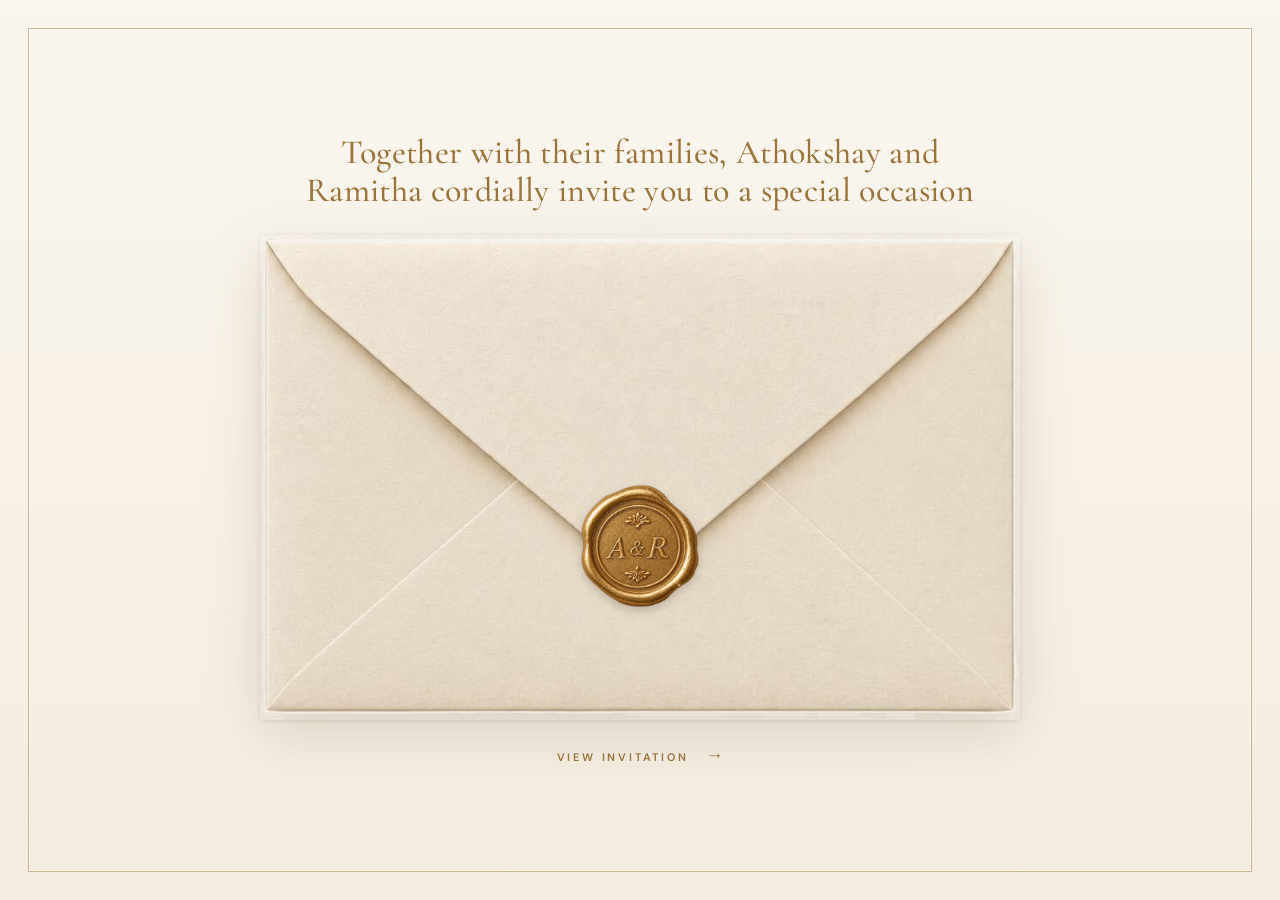
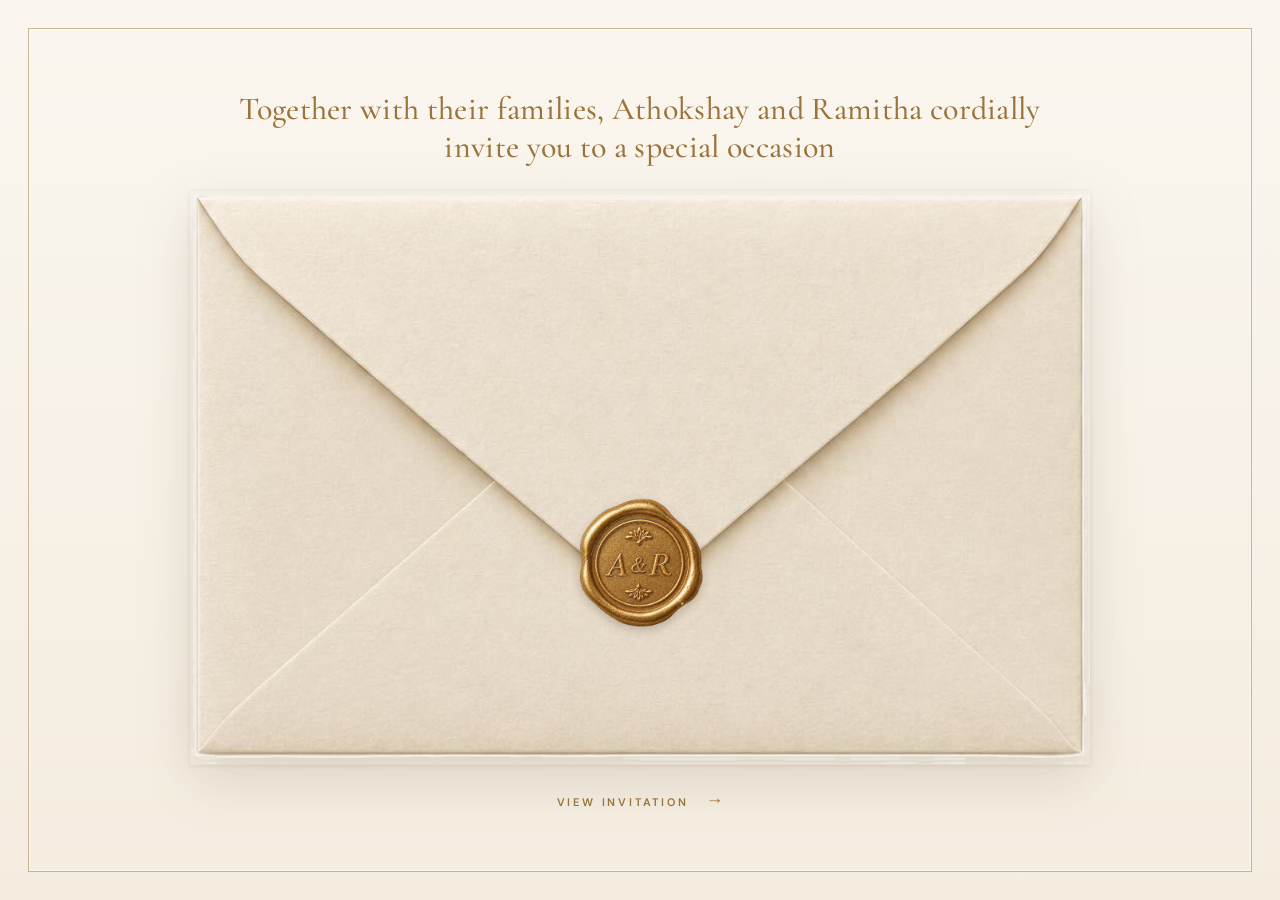
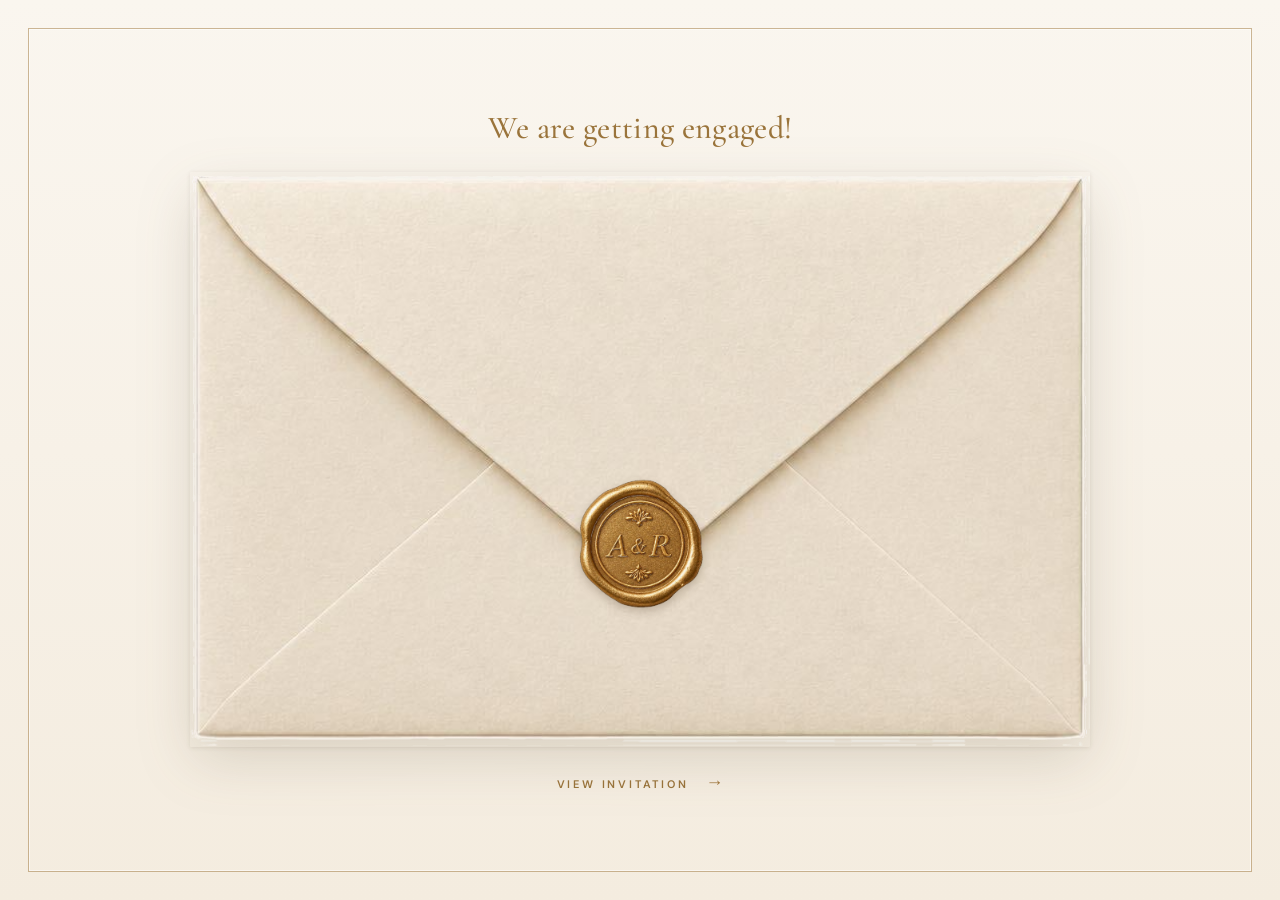
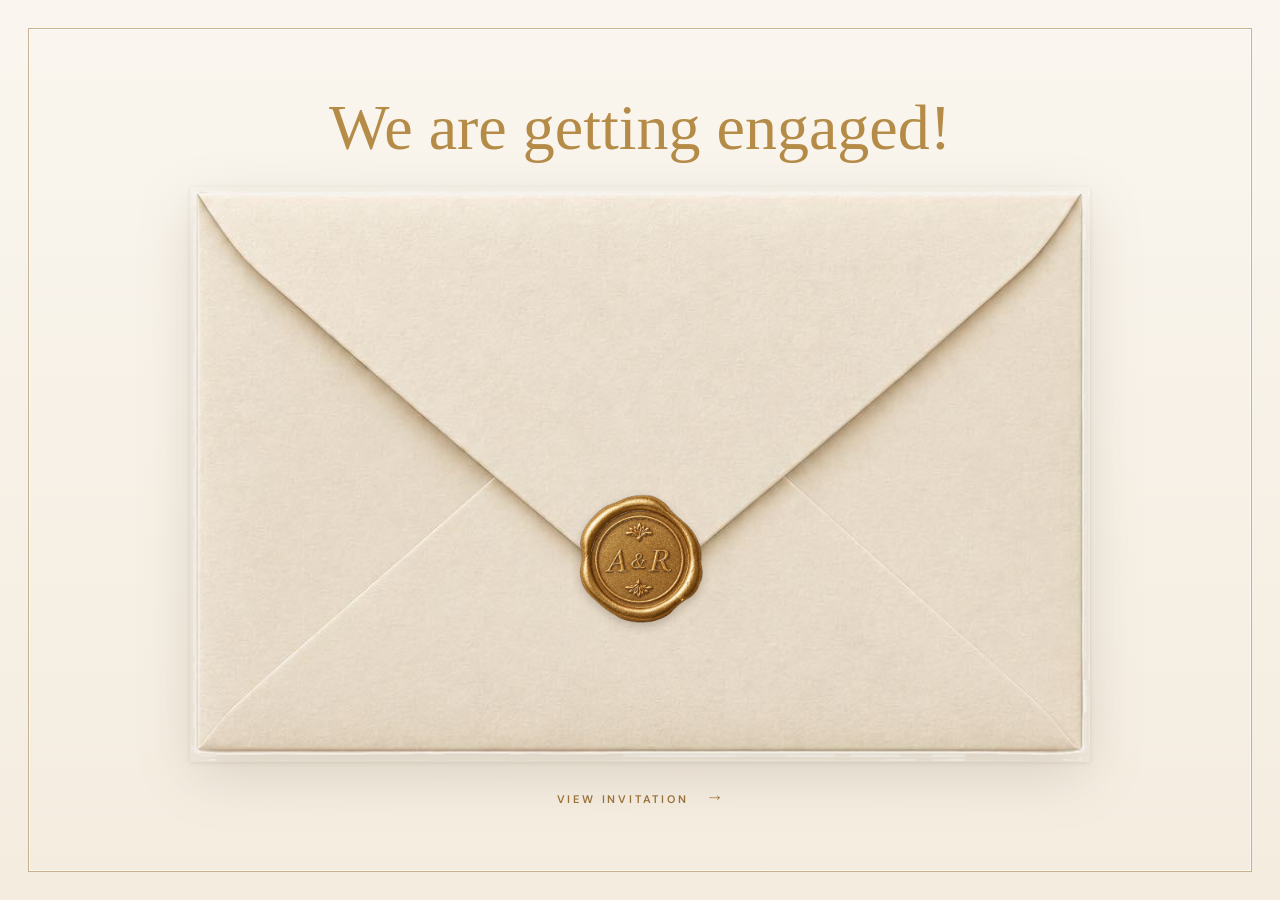
